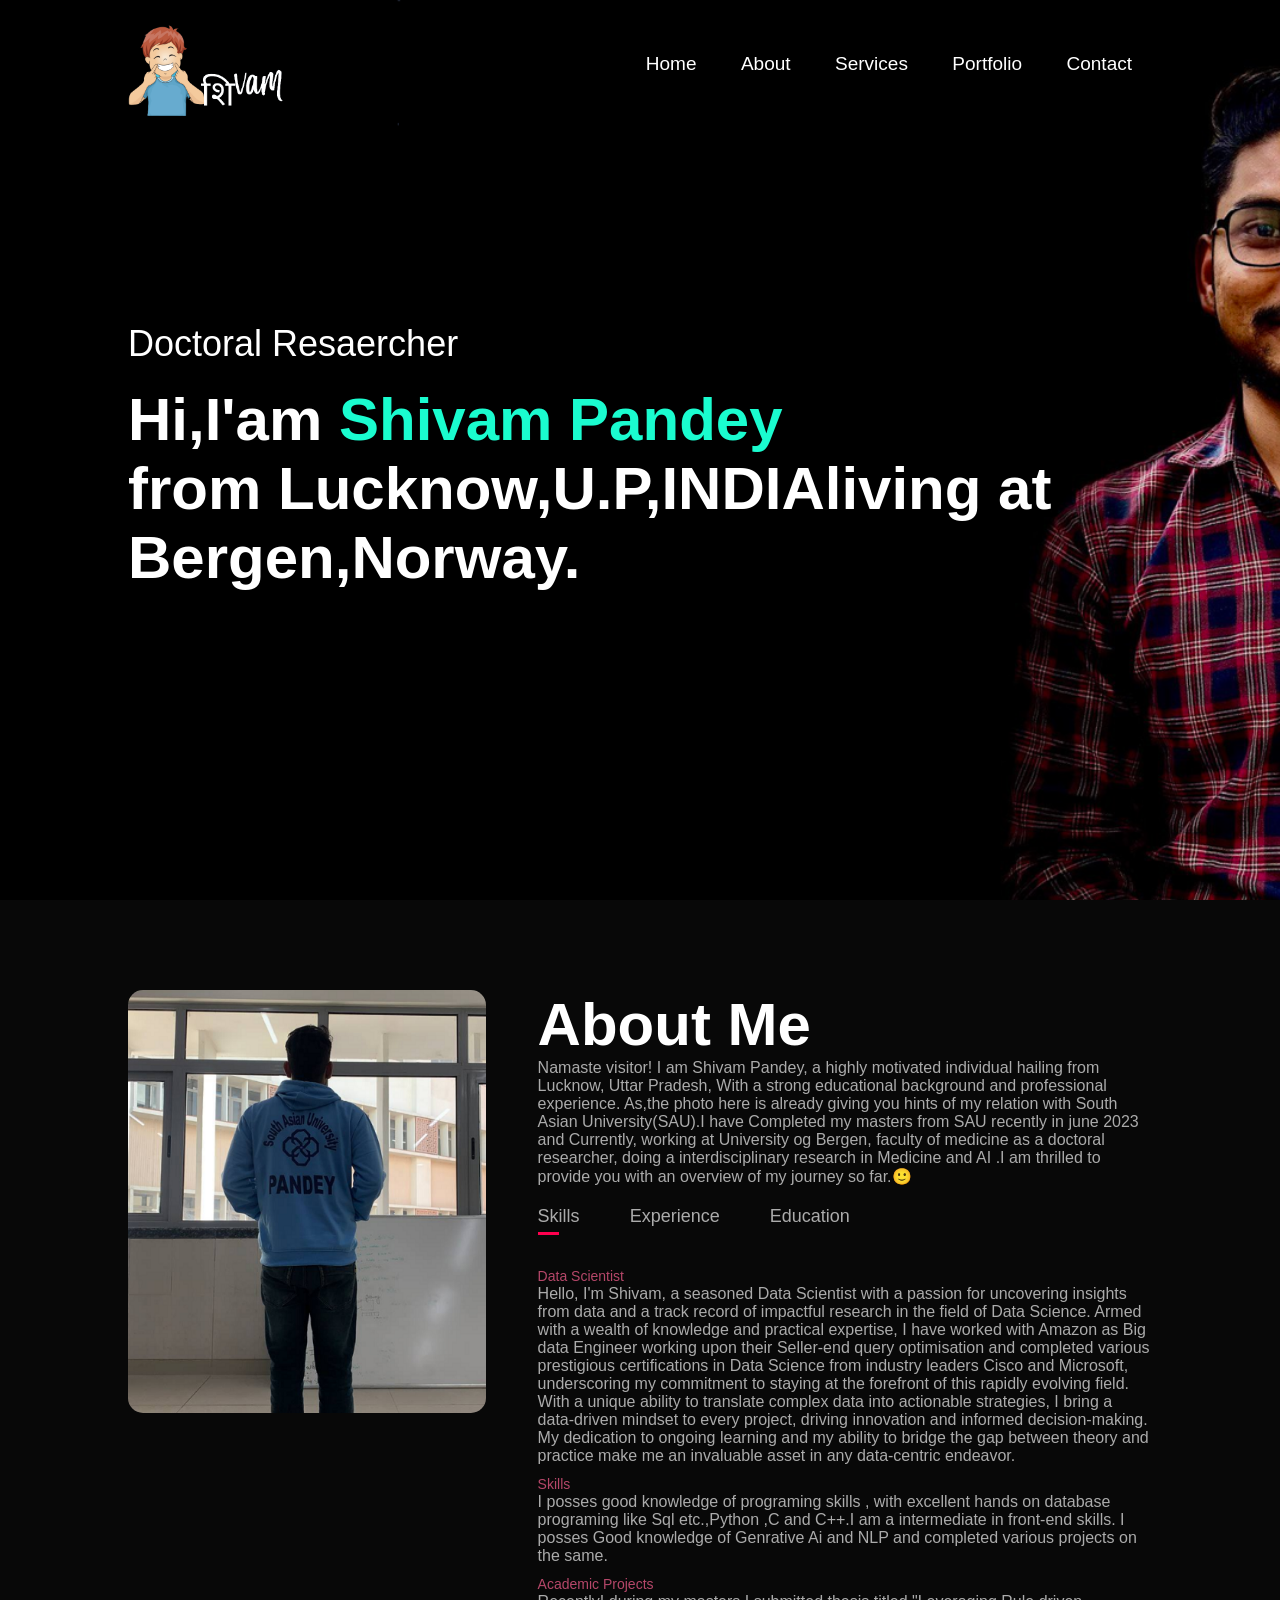
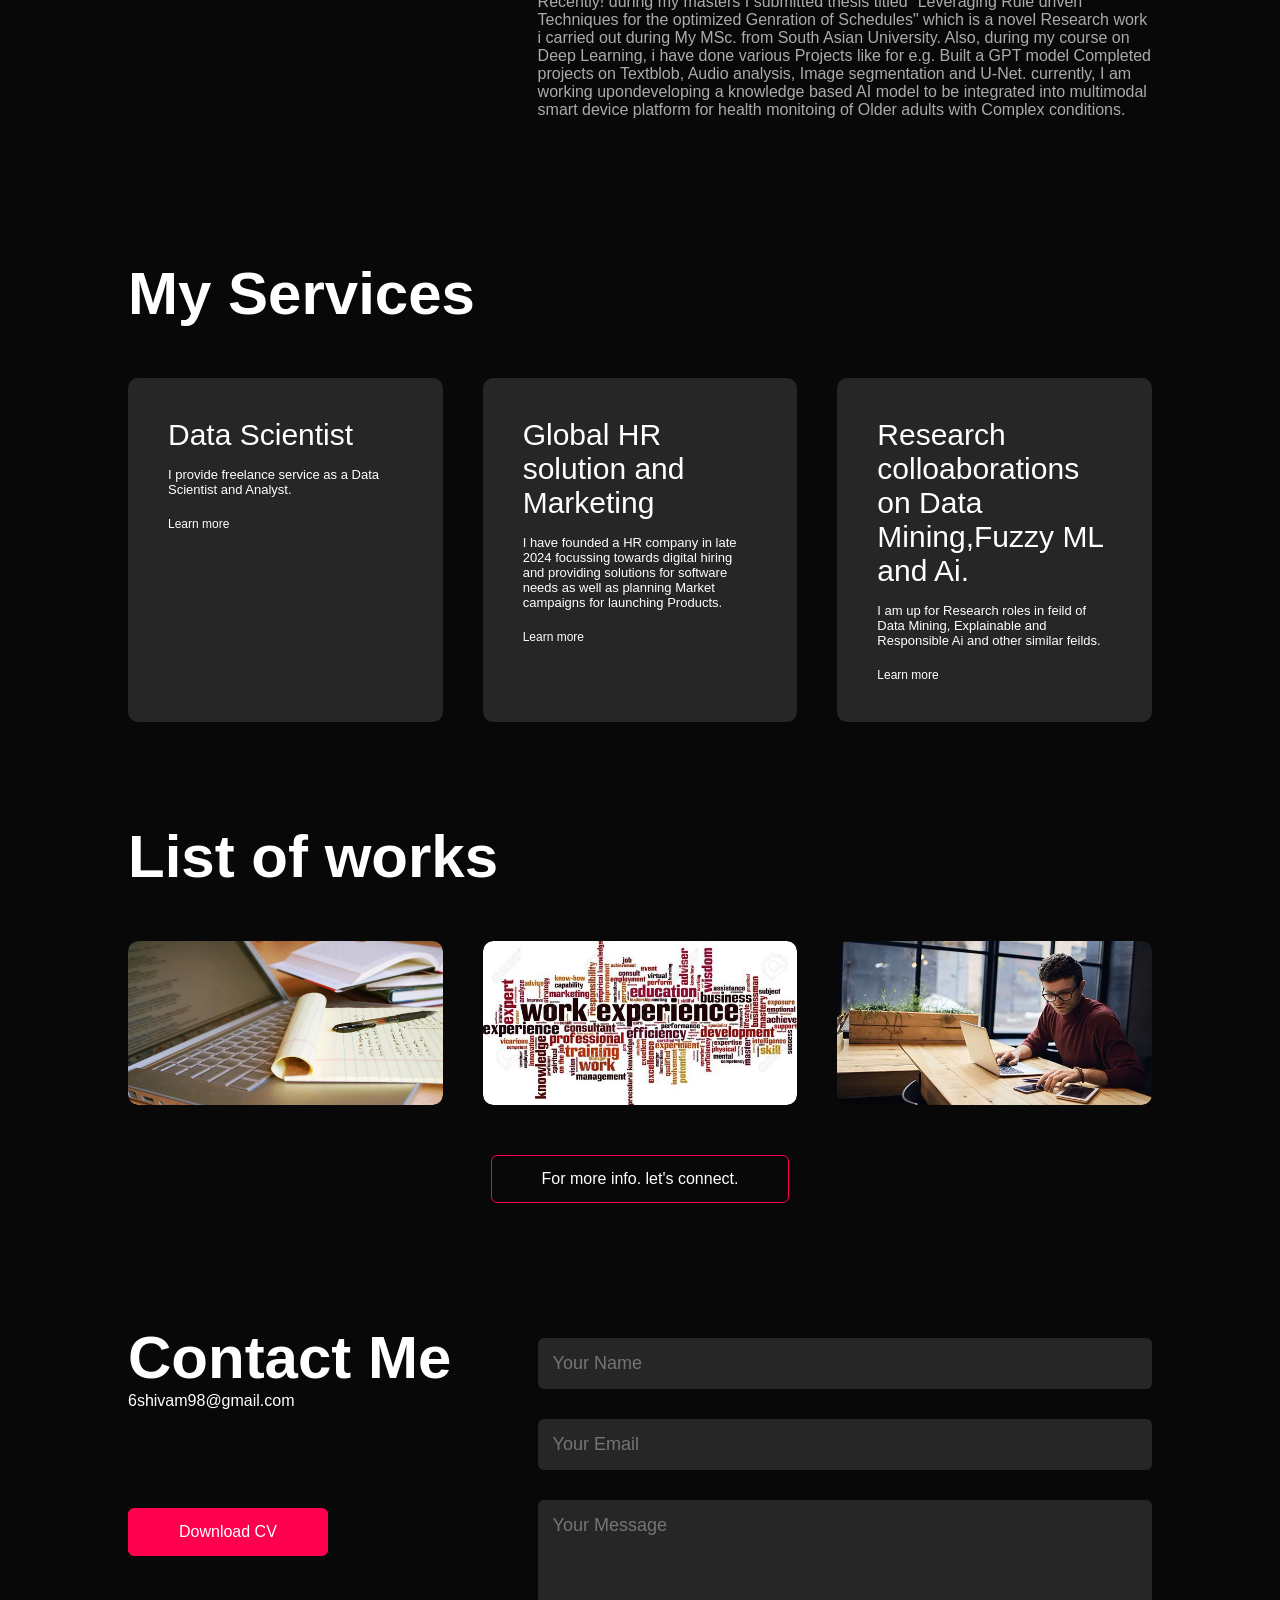
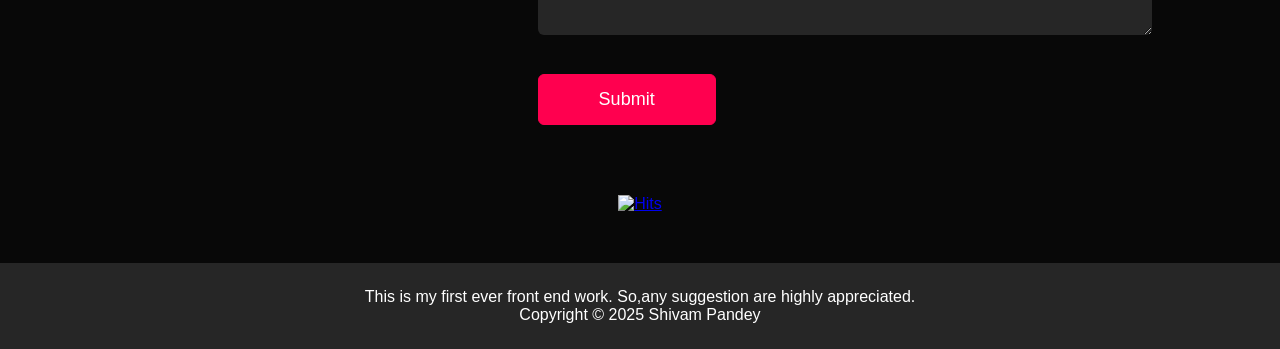
==== index.html @ 8378611e "Update index.html" ====
<!DOCTYPE html>
<html lang="en">

<head>
    <meta charset="UTF-8">
    <meta http-equiv="X-UA-Compatible" content="IE=edge">
    <meta name="viewport" content="width=device-width, initial-scale=1.0">
    <title>Shivam Pandey</title>
    <link rel="stylesheet" href="styles.css">
    <script src="https://kit.fontawesome.com/f78356d80e.js" crossorigin="anonymous"></script>
</head>

<body>
    <div id="header">
        <div class="container">
            <nav>
                <img src="media/logo2.png" class="logo">
                <ul id="sidemenu">
                    <li><a href="#header">Home</a></li>
                    <li><a href="#about">About</a></li>
                    <li><a href="#services">Services</a></li>
                    <li><a href="#portfolio">Portfolio</a></li>
                    <li><a href="#contact">Contact</a></li>
                    <i class="fa-solid fa-square-xmark" onclick="closemenu()"></i>
                </ul>
                <i class="fa-solid fa-bars" onclick="openmenu()"></i>
            </nav>
            <div class="header-text">
                <p>Doctoral Resaercher</p>
                <h1>Hi,I'am <span>Shivam Pandey</span><br>from Lucknow,U.P,INDIA</span>living at Bergen,Norway.<br></h1>
            </div>
        </div>
    </div>
</div>
<!-----------about---------->
<div id="about">
     <div class="container">
          <div class="row">
               <div class="about-col-1">
                   <img src="media/about.png">
               </div>
              <div class="about-col-2">
                   <h1 class="sub-title">About Me</h1>
                   <p>Namaste visitor!
                     I am Shivam Pandey, a highly motivated individual hailing from Lucknow, Uttar Pradesh,
                     With a strong educational background and professional experience. As,the photo here is already 
                     giving you hints of my relation with South Asian University(SAU).I have Completed my masters
                     from SAU recently in june 2023 and Currently, working at University og Bergen, faculty of medicine 
                     as a doctoral researcher, doing a interdisciplinary research in Medicine and AI .I am thrilled to 
                     provide you with an overview of my journey so far.🙂 </p>
                   
                   <div class="tab-titles">
                        <p class="tab-links active-link" onclick="opentab('skills')">Skills</p>
                        <p class="tab-links" onclick="opentab('experience')">Experience</p>
                        <p class="tab-links" onclick="opentab('education')">Education</p>
                   </div> 
                    <div class= "tab-contents active-tab" id="skills">
                      <ul>
                         <li><span>Data Scientist</span><br> Hello, I'm Shivam, a seasoned Data Scientist with a passion for uncovering insights 
                              from data and a track record of impactful research in the field of Data Science.
                              Armed with a wealth of knowledge and practical expertise, I have worked with Amazon as Big data Engineer
                              working upon their Seller-end query optimisation and completed various prestigious certifications 
                              in Data Science from industry leaders Cisco and Microsoft, underscoring my commitment to 
                              staying at the forefront of this rapidly evolving field. With a unique ability to translate
                              complex data into actionable strategies, I bring a data-driven mindset to every project, driving 
                              innovation and informed decision-making. My dedication to ongoing learning and my ability to bridge 
                              the gap between theory and practice make me an invaluable asset in any data-centric endeavor.</li>
                         <li><span>Skills</span><br>I posses good knowledge of programing skills , with excellent hands 
                              on database programing like Sql etc.,Python ,C and C++.I am a intermediate in front-end skills. 
                              I posses Good knowledge of Genrative Ai and NLP and completed various projects on the same.</li>
                         <li><span>Academic Projects</span><br>Recently! during my masters I submitted thesis titled "Leveraging Rule 
                              driven Techniques for the optimized Genration of Schedules" which is a novel Research work i carried out during My MSc.
                              from South Asian University. Also, during my course on Deep Learning, i have done various Projects like for e.g. Built a GPT model  
                              Completed projects on Textblob, Audio analysis, Image segmentation and U-Net. currently, I am working upondeveloping a knowledge based 
                              AI model to be integrated into multimodal smart device platform for health monitoing of Older adults with Complex conditions.</li>
                      </ul>
                    </div>  
                    <div class= "tab-contents" id="experience">
                      <ul>
                         <li><span>2025</span><br>Active in the feild of Research in AI, Predictive Ananlysis,Data Classification,
                              machine learning, Deep Learning and fuzzy Systems. Also ,I am Open to colloaborations in relatable feilds.</li>
                         <li><span>2024-25</span><br>Working at University of Bergen as a Doctoral Researcher.</li>
                         <li><span>2024-25</span><br>Worked with Vallabhi Group and Blue-hill technology as Cheif Technology officer.</li>
                         <li><span>2024</span><br>Worked with Amazon as Data Engineer.</li>
                         <li><span>2023</span><br>Worked with learninguru LLp Pvt. Ltd. as technical officer.</li>
                         <li><span>2022</span><br>Worked  with Cognizant Technology Solution On the Post of Service Engineer and Programmer Analyst.</li>
                         <li><span>2021</span><br> Started our own  Bicycle D2C startup. In which I was responsible for company's web deployment,
                              consumer service setup, social presence and marketing campaigns. </li>
                      </ul>
                    </div>  
                    <div class= "tab-contents" id="education">
                      <ul>
                         <li><span>2025</span><br> Started PhD at University of Bergen,Norway.</li>
                         <li><span>2023</span><br> Completed MSc. from South Asian University.</li>
                         <li><span>2021</span><br> Completed Advance Diploma in Computer Application.</li>
                         <li><span>2019</span><br> Completed BSc(honours) from Integral University.</li>
                         <li><span>2016</span><br> Completed Intermediate.</li>
                      </ul>
                    </div> 
               </div>
          </div>
     </div>
</div>
<!-----------------services----------------------->
<div id="services">
    <div class="container">
        <h1 class="sub-title">My Services</h1>
        <div class="services-list">
              <div>
                <i class="fa-solid fa-database"></i>
                 <h2>Data Scientist</h2>
                 <p>I provide freelance service as a
                    Data Scientist and Analyst.</p> 
                 <a href="#contact">Learn more</a>
              </div>
              <div>
                <i class="fa-solid fa-magnifying-glass-chart"></i>
                <h2>Global HR solution and Marketing</h2>
                <p>I have founded a HR company in late 2024 
                    focussing towards digital hiring 
                    and providing solutions for 
                   software needs as well as planning  
                   Market campaigns for launching Products.</p>
                <a href="#contact">Learn more</a>
             </div>
             <div>
                <i class="fa-solid fa-handshake"></i>
                <h2>Research colloaborations on Data Mining,Fuzzy ML and Ai. </h2>
                <p> I am up for Research roles in feild
                    of Data Mining, Explainable and  
                   Responsible Ai and other similar feilds.</p>
                <a href="#contact">Learn more</a>
             </div>
        </div>
    </div>
</div>
<!-------------------portfolio--------------------->
<div id="portfolio">
    <div class="container">
        <h1 class="sub-title">List of works</h1>
        <div class="work-list">
            <div class="work">
                <img src="media/image1.png">
                <div class="layer">
                    <h3>Social Service</h3>
                    <p>I own a NGO that I started During 
                       covid Era to help people in Obtaining
                       benifits of various govt. Schemes and 
                       provided free Online-OPD Services using 
                       the Portal. </p>
                    <a href="#contact"><i class="fa-solid fa-link"></i></a>
                </div>
            </div>
            <div class="work">
                <img src="media/image2.png">
                <div class="layer">
                    <h3>Research Publication</h3>
                    <p>I did various Research works some of which  
                       are in Communicated Phase right now, Once gets 
                       gets published it will be made available here.</p>
                    <a href="https://www.researchgate.net/profile/Shivam-Pandey-75/research"><i class="fa-brands fa-researchgate"></i></a>
                </div>
            </div>
            <div class="work">
                <img src="media/image3.png">
                <div class="layer">
                    <h3>Startup</h3>
                    <p> During Covid with the Increase in the Demand of 
                        cycle,Along with my 2 friends i founded a Bi-Cycle
                        Start-up named GT-XBlaze.It was indeed a successfully 
                        startup.Continuing my journey i have started 3 new companies 
                        in year 2024 two of which have already started opeartions.</p>
                    <a href="#Contact"><i class="fa-solid fa-link"></i></a>
                </div>
            </div>
        </div>
        <a href="#contact" class="btn">For more info. let's connect.</a>
    </div>
</div>
<!-------------------contact-------------->
<div id="contact">
    <div class="container">
        <div class="row">
            <div class.contact-left>
                <h1 class="sub-title">Contact Me</h1>
                <p><i class="fa-solid fa-paper-plane "></i> 6shivam98@gmail.com</p>
                <div class="social-icons">
                    <a href="https://www.linkedin.com/in/shivam-pandey77/"><i class="fa-brands fa-linkedin"></i></a>
                    <a href="https://www.instagram.com/polymathpandey06_/"><i class="fa-brands fa-square-instagram"></i></a>
                    <a href="https://github.com/Codster7SH"><i class="fa-brands fa-github"></i></a>
                </div>
                <a href="media/Shivam_Pandey.pdf" download="" class="btn btn2">Download CV</a>
            </div>
            <div class="contact-right">
                <form name="submit-to-google-sheet">
                    <input type="text"  Name="Name" placeholder="Your Name " required>
                    <input type="text"  name="E-mail" placeholder="Your Email" required>
                    <textarea name="Message" rows="5" placeholder="Your Message"></textarea>
                    <button type="Submit" class="btn btn2">Submit</button>
                </form>
                <span id="msg"></span>
            </div>
        </div>
    </div> 
    <div class="hitcounter">
        <a href="https://hits.sh/codster7sh.github.io/"><img alt="Hits" 
        src="https://hits.sh/codster7sh.github.io.svg?view=today-total&label=
        Visitor%20Counter&extraCount=20&color=f4f43b&labelColor=d30a0a&logo=%E0%A4%B6%E0%A4%BFVAM"/></a>
    </div>
    <div class="copyright">
         <p>This is my first ever front end work.
         So,any suggestion are highly appreciated.</p>
         <p>Copyright © 2025 Shivam Pandey</p>
    </div>
</div>

<script>

    var tablinks = document.getElementsByClassName("tab-links");
    var tabcontents = document.getElementsByClassName("tab-contents"); 

    function opentab(tabname){
        for(tablink of tablinks){
            tablink.classList.remove("active-link");
        }
        for(tabcontent of tabcontents){
            tabcontent.classList.remove("active-tab");
        }
        event.currentTarget.classList.add("active-link");
        document.getElementById(tabname).classList.add("active-tab");
    }

</script>

<script>
    
    var sidemenu = document.getElementById("sidemenu")
  
    function openmenu(){
        sidemenu.style.right="0";
    }
    function closemenu(){
        sidemenu.style.right="-200px";
    }

</script>
<script>
    const scriptURL = 'https://script.google.com/macros/s/AKfycbxbzgxpic4cQ6HrrpQ1Mk_5A1BQacj6eyekDhxAY-I77FgQ-5jVW0iDIlqfiCrXugjHZA/exec'
    const form = document.forms['submit-to-google-sheet']
    const msg = document.getElementById("msg")
  
    form.addEventListener('submit', e => {
      e.preventDefault()
      fetch(scriptURL, { method: 'POST', body: new FormData(form)})
        .then(response =>{
            msg.innerHTML = "Hey! The Message sent successfully."
            setTimeout(function(){
                msg.innerHTML=""
            },5000)
            form.reset()
        })
        .catch(error => console.error('Error!', error.message))
    })
  </script>
<script src="//code.tidio.co/hgzqc3oud2mw4vx8xbrbeys4rakyblp4.js" async>
</script>
</body>
</html>
---- styles.css ----
*{
    margin: 0;
    padding: 0;
    font-family: 'Poppins', sans-serif;
    box-sizing: border-box;
}
html{
    scroll-behavior: smooth;
}
    body{
    background: #080808;
    color: #fff;
}
 #header {
    width: 100%;
    height: 100vh;
    background-image: url(media/frontphoto.png);
    background-size: cover;
    background-position: center;
}
 .container{
      padding: 10px 10%;
}

nav{
    display: flex;
    align-items: center;
    justify-content:  space-between;
    flex-wrap: wrap;
}
 
.logo{
    width: 160px;
}

nav ul li{
    display: inline-block;
    list-style: none;
    margin: 10px 20px;
}

nav ul li a{
    color:#fff;
    text-decoration: none;
    font-size: 19px;
    position: relative;
}
nav ul li a::after{
    content: '';
    width: 0;
    height: 3px;
    background: #ff004f;
    position: absolute;
    left: 0;
    bottom: -6px;
    transition: 0.5s;
}
nav ul li a:hover::after{
    width: 100%;
}
.header-text{
    margin-top: 20%;
    font-size: 36px;
}
.header-text h1{
    font-size: 60px;
    margin-top: 20px;
}
.header-text h1 span{
    color: #1afccf;
}
/*-----------about---------*/
#about{
    padding: 80px 0;
    color: #ababab;
}
.row{
    display: flex;
    justify-content: space-between;
    flex-wrap: wrap;
}

.about-col-1{
    flex-basis: 35%;
}
.about-col-1 img{
    width: 100%;
    border-radius: 15px;
}
.about-col-2{
    flex-basis: 60%;
}

.sub-title{
    font-size: 60px;
    font-weight: 600;
    color: #fff;
}

.tab-titles{
     display: flex;
     margin: 20px 0 40px;
}
.tab-links{
    margin-right: 50px;
    font-size: 18px;
    font-weight: 500;
    cursor: pointer;
    position: relative;
}
.tab-links::after{
    content: '';
    width: 0;
    height: 3px;
    background: #ff004f;
    position: absolute;
    left: 0;
    bottom: -8px;
    transition: 0.5s;
}

.tab-links.active-link::after{
    width: 50%;
}

.tab-contents ul li{
    list-style: none;
    margin: 10px 0;
}

.tab-contents ul li span{
    color: #b54769;
    font-size: 14px;
}

.tab-contents{
    display: none;
}
.tab-contents.active-tab{
    display: block;
}

/*---------------services---------------*/
#services{
    padding:30px 0;
}
.services-list{
    display: grid;
    grid-template-columns: repeat(auto-fit, minmax(250px,1fr));
    grid-gap: 40px;
    margin-top: 50px;
}
.services-list div{
    background: #262626;
    padding: 40px;
    font-size: 13px;
    font-weight: 300;
    border-radius: 10px;
    transition: background 0.5s, transform 0.5s;
}
.services-list div i{
    font-size: 50px;
    margin-bottom: 30px;
}
.services-list div h2{
    font-size: 30px;
    font-weight: 500;
    margin-bottom: 15px;
}
.services-list div a{
    text-decoration: none;
    color: #fff;
    font-size: 12px;
    margin-top: 20px;
    display: inline-block;
}
.services-list div:hover{
    background: #ff004f;
    transform: translateY(-10px);
}
/*--------------portfolio-----------*/
#portfolio{
    padding: 50px 0;   
}
.work-list{
    display: grid;
    grid-template-columns: repeat(auto-fit, minmax(250px,1fr));
    grid-gap: 40px;
    margin-top: 50px;
}
.work{
    border-radius: 10px;
    position: relative;
    overflow: hidden;
}
.work img{
    width: 100%;
    border-radius:10px;
    /*position: relative;*/
    display: block;
    transition: transform 0.5s;
}
.layer{
    width: 100%;
    height: 0;
    background: linear-gradient(rgba(0,0,0,0.6),#ff004f);
    border-radius: 10px;
    position: absolute;
    left: 0;
    bottom:0;
    overflow:hidden;
    display: flex;
    align-items: center;
    justify-content: center;
    flex-direction: column ;
    padding: 0 40px;
    text-align: center;
    font-size: 14px;
   transition: height 0.5s;
}
.layer h3{
    font-weight: 500;
    margin-bottom: 20px;
}
.layer a{
    margin-top: 20px;
    color: #ff004f;
    text-decoration: none;
    font-size: 18px;
    line-height: 60px;
    background: #ece00c;
    width: 60px;
    height: 60px;
    border-radius: 50%;
    text-align: center;
}
.work:hover img{
    transform: scale(1.1);
}
.work:hover .layer{
    height:100%;
}
.btn{
    display: block;
    margin: 50px auto;
    width: fit-content;
    border: 1px solid #ff004f;
    padding: 14px 50px;
    border-radius: 6px;
    text-decoration: none;
    color: #fff;
    transition: background 0.5s;
}
.btn:hover{
    background: #ff004f;
}
/*----------------------contact--------------*/
.contact-left{
    flex-basis: 35%;
}
.contact-right{
    flex-basis: 60%;
}
.contact-left p{
    margin-top: 30px;
}
.contact-left p i{
    color: #ff004f;
    margin-right: 25px;
    font-size: 25px;
}
.social-icons{
    margin-top: 30px;
}
.social-icons a{
    text-decoration: none;
    font-size: 30px;
    margin-right: 15px;
    color: #ababab;
    display: inline-block;
    transition: transform 0.5s;
}
.social-icons a:hover{
    color: #ff004f;
    transform: translateY(-5px);
}
.btn.btn2{
    display: inline-block;
    background: #ff004f;
}
.contact-right form{
    width: 100%;
}
form input, form textarea{
    width: 100%;
    border: 0;
    outline: none;
    background: #262626;
    padding: 15px;
    margin: 15px 0;
    color: #fff;
    font-size: 18px;
    border-radius: 6px;
}
form .btn2{
    padding: 14px 60px;
    font-size:18px;
    margin-top:20px;
    cursor: pointer;
}
.hitcounter{
    display: center;
    text-align: center;
    margin: 50px auto;
    width: fit-content;
    text-decoration: none;
    color: #fff;
    transition: background 0.5s;
}
.copyright{
    width: 100%;
    text-align: center;
    padding: 25px 0;
    background: #262626;
    font-weight: 300;
    margin-top: 20px;
}
/*------------------css for small screen----------------*/
nav .fa-solid{
    display: none;
}
@media only screen and (max-width:600px){
    #header{
        background-image: url(media/formobileview1.png) ;
    }
    .header-text{
        margin-top: 120%;
        font-size: 20px;
        color: #e4ea4f;
    }
    .header-text h1{
        font-size: 30px;
        color: #fff;
    }
    nav .fa-solid{
        display: block;
        font-size: 25px;
    }
    nav ul{
        background: #ff004f;
        position: fixed;
        top: 0;
        right: -200px;
        width: 200px;
        height: 100vh;
        padding-top: 50px;
        z-index: 2;
        transition: 0.5s; 
    }
    nav ul li{
        display: block;
        margin: 25px;

    }
    nav ul .fa-solid{
        position: absolute;
        top: 25px;
        left: 25px;
        cursor: pointer;
    }
    .sub-title{
        font-size: 40px;
    }
    .about-col-1, .about-col-2{
        flex-basis: 100%;
    }
    .about-col-1{
        margin-bottom: 30px;
    }
    .about-col-2{
        font-size: 14px;
    }
    .layer{
        font-size: 12px;
    }
    .tab-links{
        font-size: 16px;
        margin-right: 20px;
    }
    .contact-left, .contact-right{
        flex-basis: 100%;
    }
    .hitcounter{
        display: center;
        font-size: 14px;
        margin: 40px auto;
        width: fit-content;
        text-decoration: none;
        color: #fff;
        transition: background 0.5s;
    }   
    .copyright{
        font-size: 14px;
    }
}
#msg{
    color: #61b752;
    margin-top: -40px;
    display: block;
}
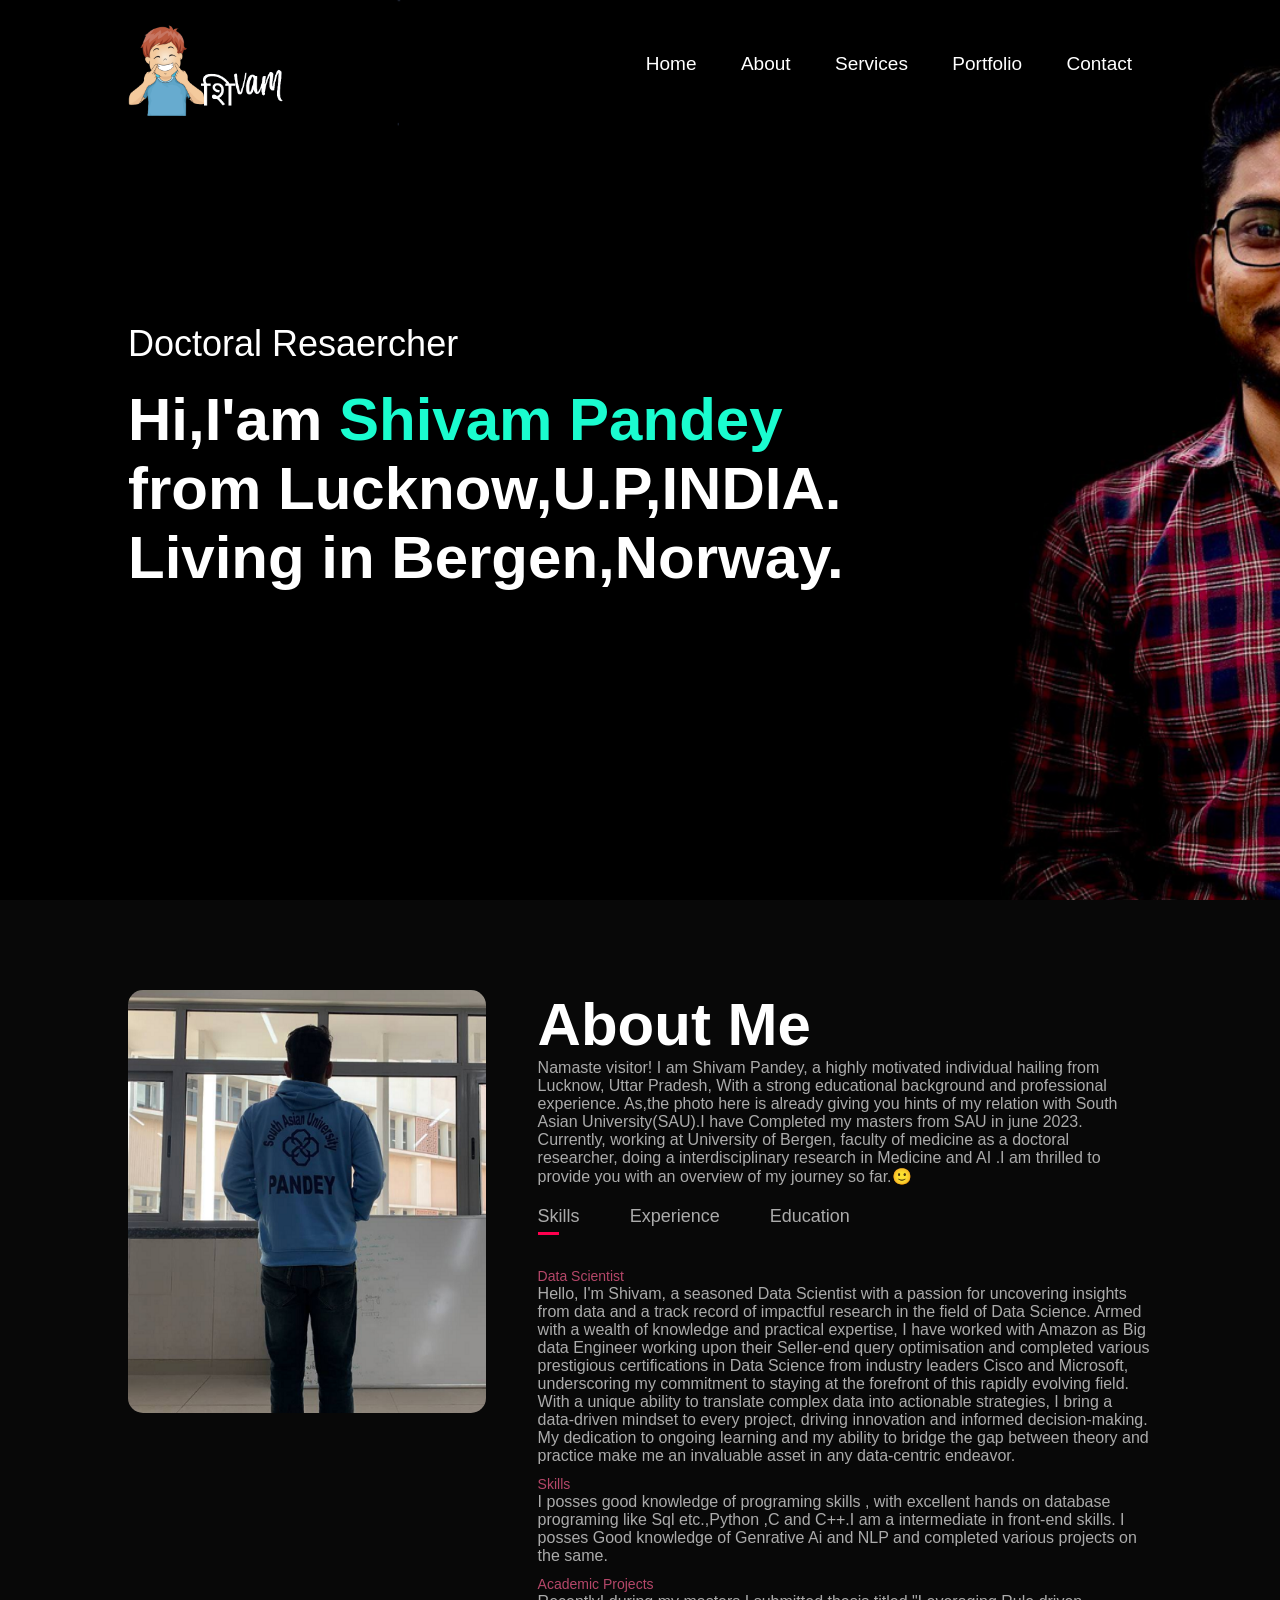
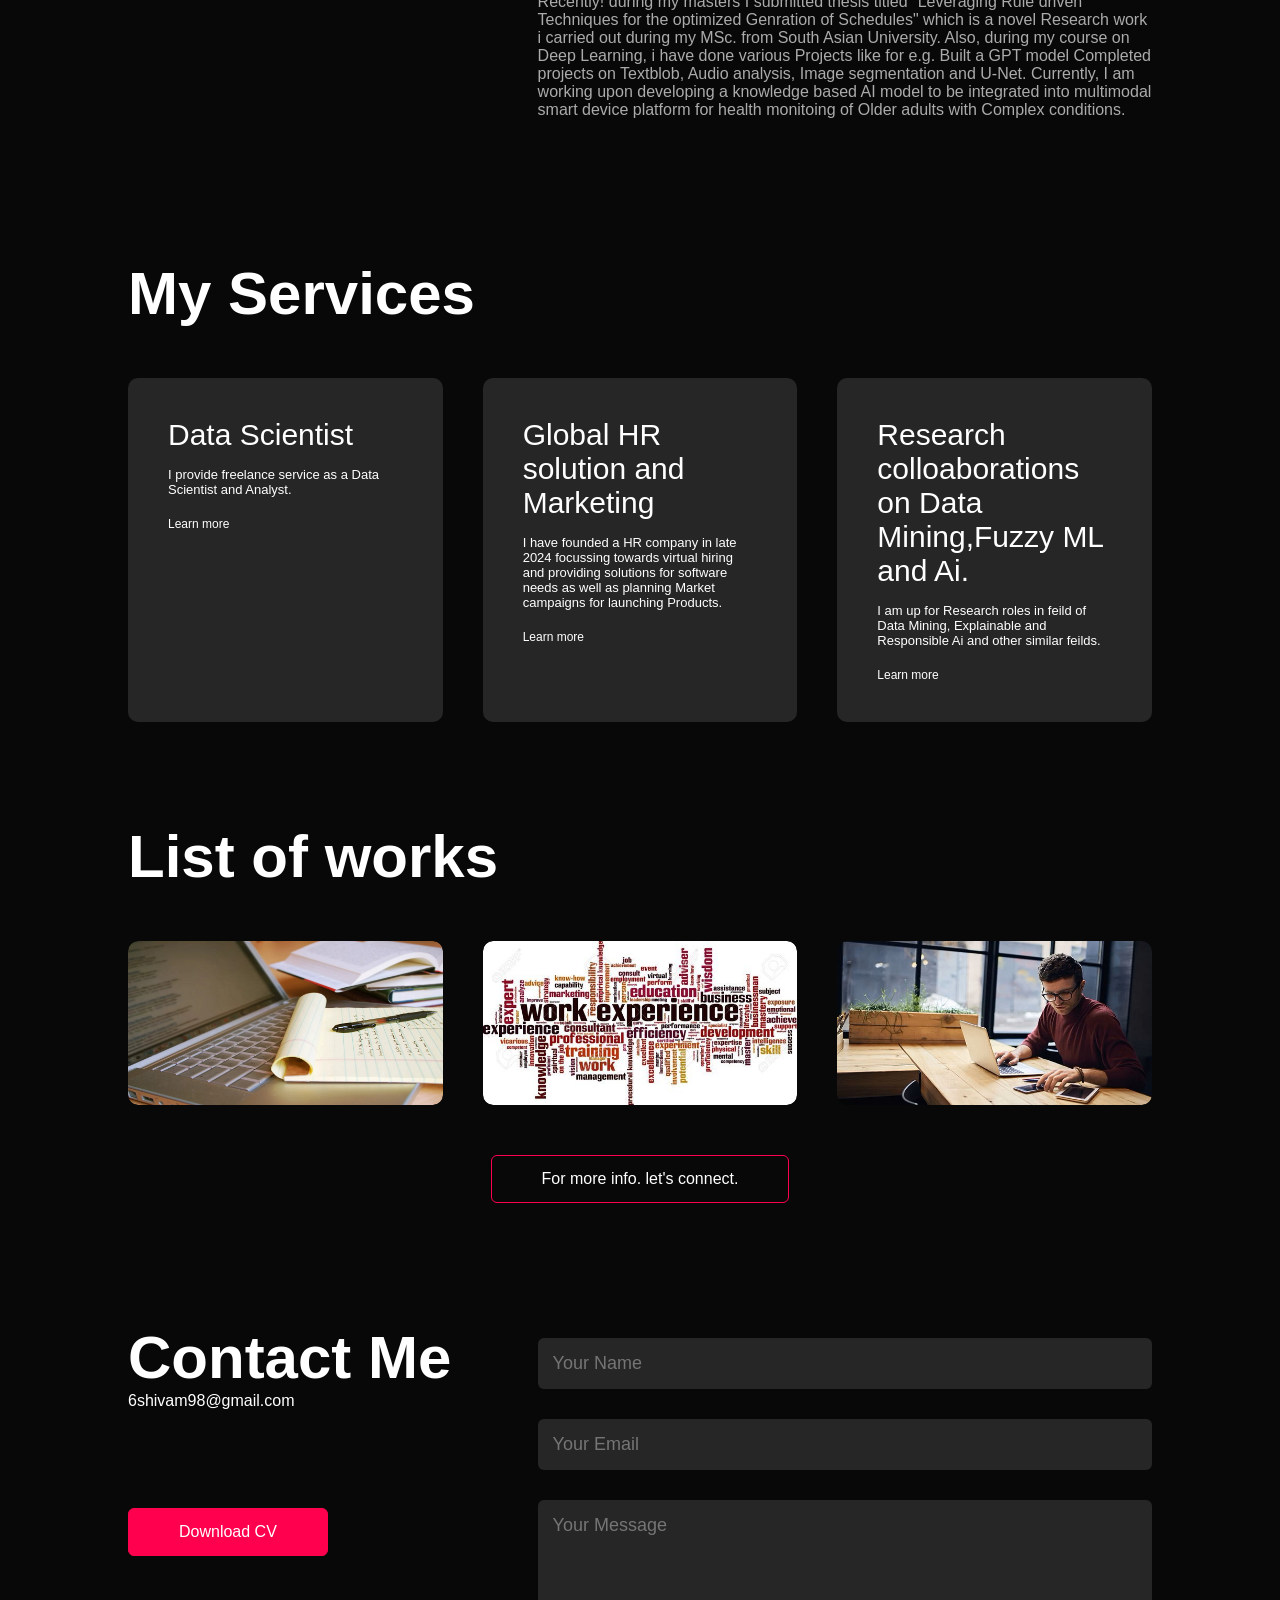
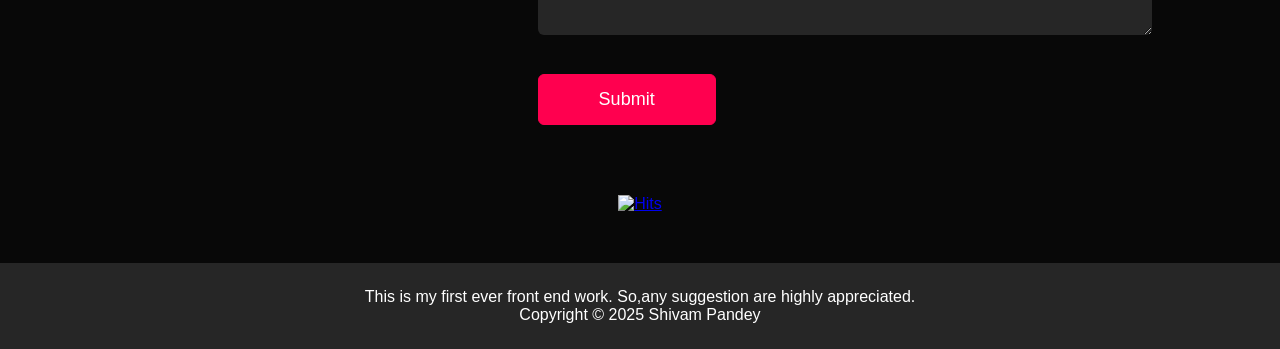
==== commit 5b674163: "Update index.html" ====
--- a/index.html
+++ b/index.html
@@ -27,7 +27,7 @@
             </nav>
             <div class="header-text">
                 <p>Doctoral Resaercher</p>
-                <h1>Hi,I'am <span>Shivam Pandey</span><br>from Lucknow,U.P,INDIA</span>living at Bergen,Norway.<br></h1>
+                <h1>Hi,I'am <span>Shivam Pandey</span><br>from Lucknow,U.P,INDIA.</span><br>Living in Bergen,Norway.</h1>
             </div>
         </div>
     </div>
@@ -45,7 +45,7 @@
                      I am Shivam Pandey, a highly motivated individual hailing from Lucknow, Uttar Pradesh,
                      With a strong educational background and professional experience. As,the photo here is already 
                      giving you hints of my relation with South Asian University(SAU).I have Completed my masters
-                     from SAU recently in june 2023 and Currently, working at University og Bergen, faculty of medicine 
+                     from SAU in june 2023. Currently, working at University of Bergen, faculty of medicine 
                      as a doctoral researcher, doing a interdisciplinary research in Medicine and AI .I am thrilled to 
                      provide you with an overview of my journey so far.🙂 </p>
                    
@@ -69,9 +69,9 @@
                               on database programing like Sql etc.,Python ,C and C++.I am a intermediate in front-end skills. 
                               I posses Good knowledge of Genrative Ai and NLP and completed various projects on the same.</li>
                          <li><span>Academic Projects</span><br>Recently! during my masters I submitted thesis titled "Leveraging Rule 
-                              driven Techniques for the optimized Genration of Schedules" which is a novel Research work i carried out during My MSc.
+                              driven Techniques for the optimized Genration of Schedules" which is a novel Research work i carried out during my MSc.
                               from South Asian University. Also, during my course on Deep Learning, i have done various Projects like for e.g. Built a GPT model  
-                              Completed projects on Textblob, Audio analysis, Image segmentation and U-Net. currently, I am working upondeveloping a knowledge based 
+                              Completed projects on Textblob, Audio analysis, Image segmentation and  U-Net. Currently, I am working upon developing a knowledge based 
                               AI model to be integrated into multimodal smart device platform for health monitoing of Older adults with Complex conditions.</li>
                       </ul>
                     </div>  
@@ -81,7 +81,7 @@
                               machine learning, Deep Learning and fuzzy Systems. Also ,I am Open to colloaborations in relatable feilds.</li>
                          <li><span>2024-25</span><br>Working at University of Bergen as a Doctoral Researcher.</li>
                          <li><span>2024-25</span><br>Worked with Vallabhi Group and Blue-hill technology as Cheif Technology officer.</li>
-                         <li><span>2024</span><br>Worked with Amazon as Data Engineer.</li>
+                         <li><span>02/2024-07/24</span><br>Worked with Amazon as Data Engineer.</li>
                          <li><span>2023</span><br>Worked with learninguru LLp Pvt. Ltd. as technical officer.</li>
                          <li><span>2022</span><br>Worked  with Cognizant Technology Solution On the Post of Service Engineer and Programmer Analyst.</li>
                          <li><span>2021</span><br> Started our own  Bicycle D2C startup. In which I was responsible for company's web deployment,
@@ -117,7 +117,7 @@
                 <i class="fa-solid fa-magnifying-glass-chart"></i>
                 <h2>Global HR solution and Marketing</h2>
                 <p>I have founded a HR company in late 2024 
-                    focussing towards digital hiring 
+                    focussing towards virtual hiring 
                     and providing solutions for 
                    software needs as well as planning  
                    Market campaigns for launching Products.</p>
@@ -166,10 +166,10 @@
                 <div class="layer">
                     <h3>Startup</h3>
                     <p> During Covid with the Increase in the Demand of 
-                        cycle,Along with my 2 friends i founded a Bi-Cycle
+                        cycle,I co-founded a Bi-Cycle
                         Start-up named GT-XBlaze.It was indeed a successfully 
                         startup.Continuing my journey i have started 3 new companies 
-                        in year 2024 two of which have already started opeartions.</p>
+                        in year 2024.</p>
                     <a href="#Contact"><i class="fa-solid fa-link"></i></a>
                 </div>
             </div>
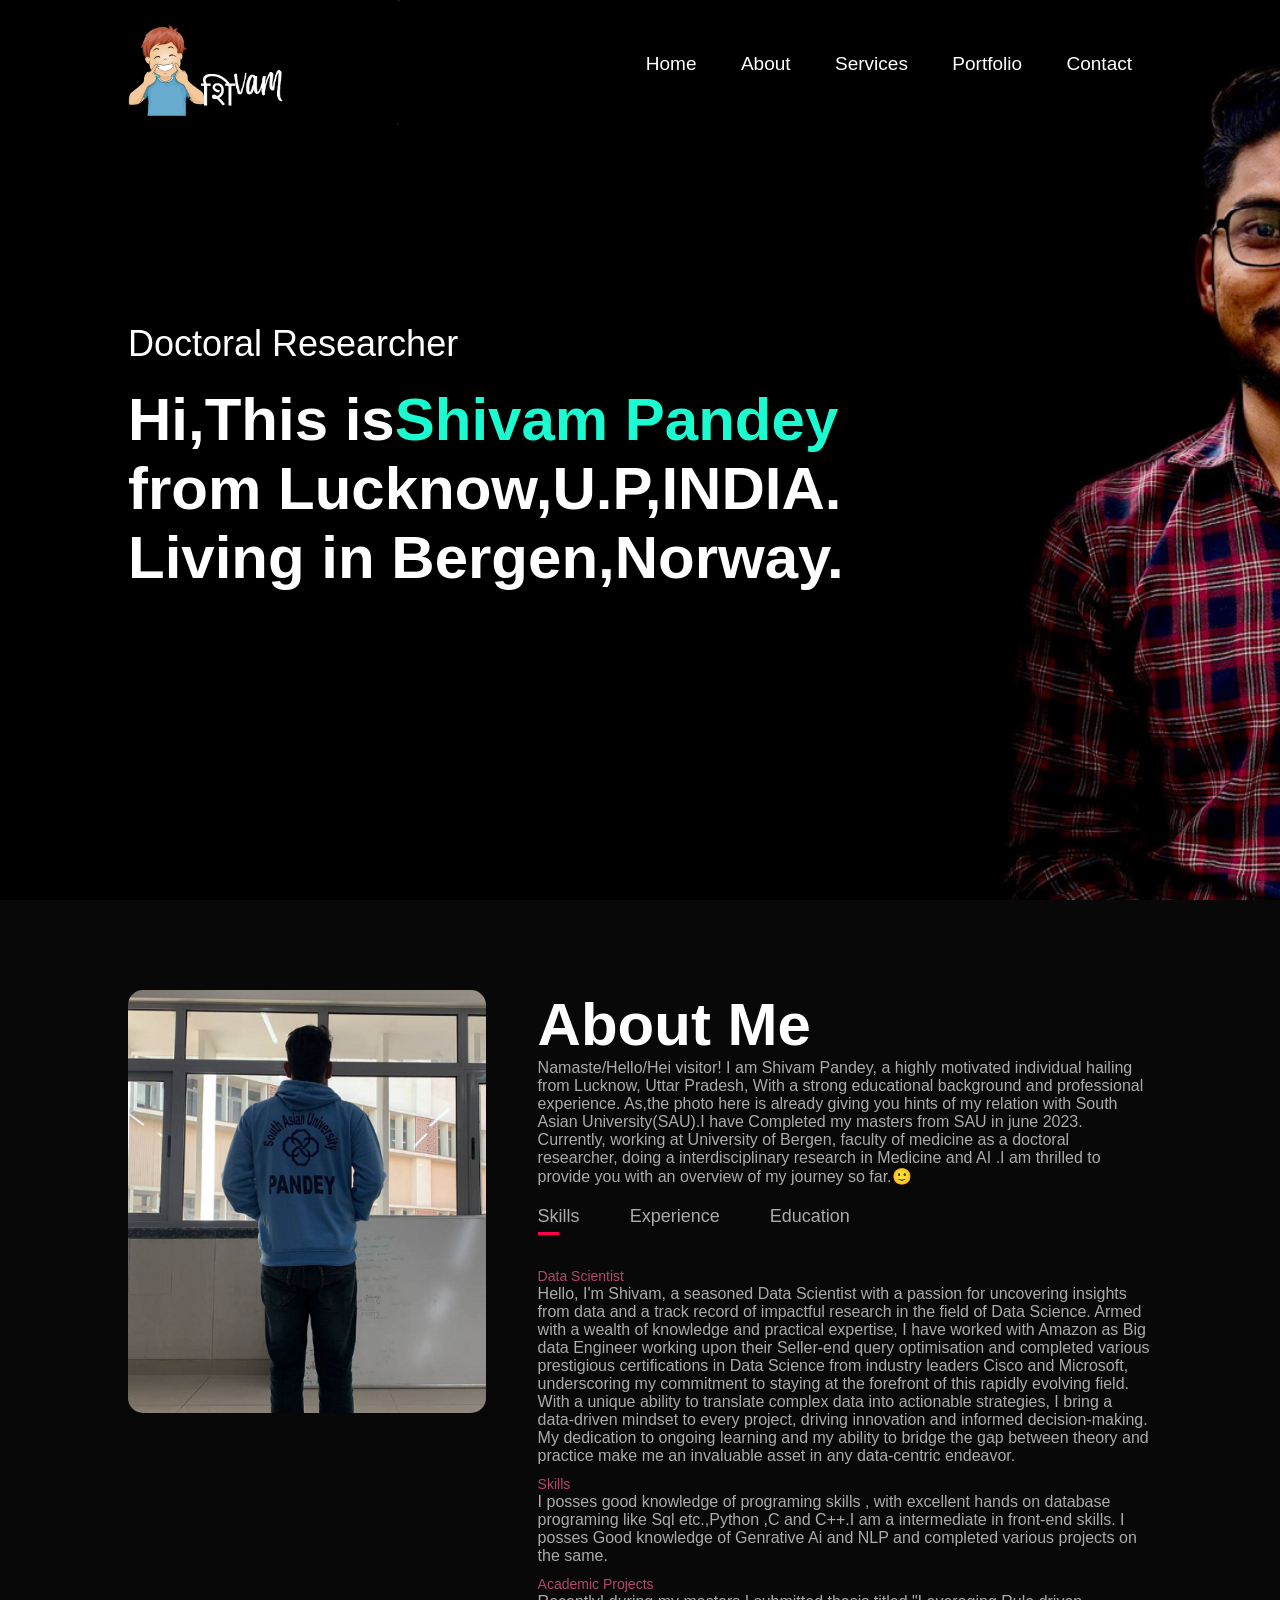
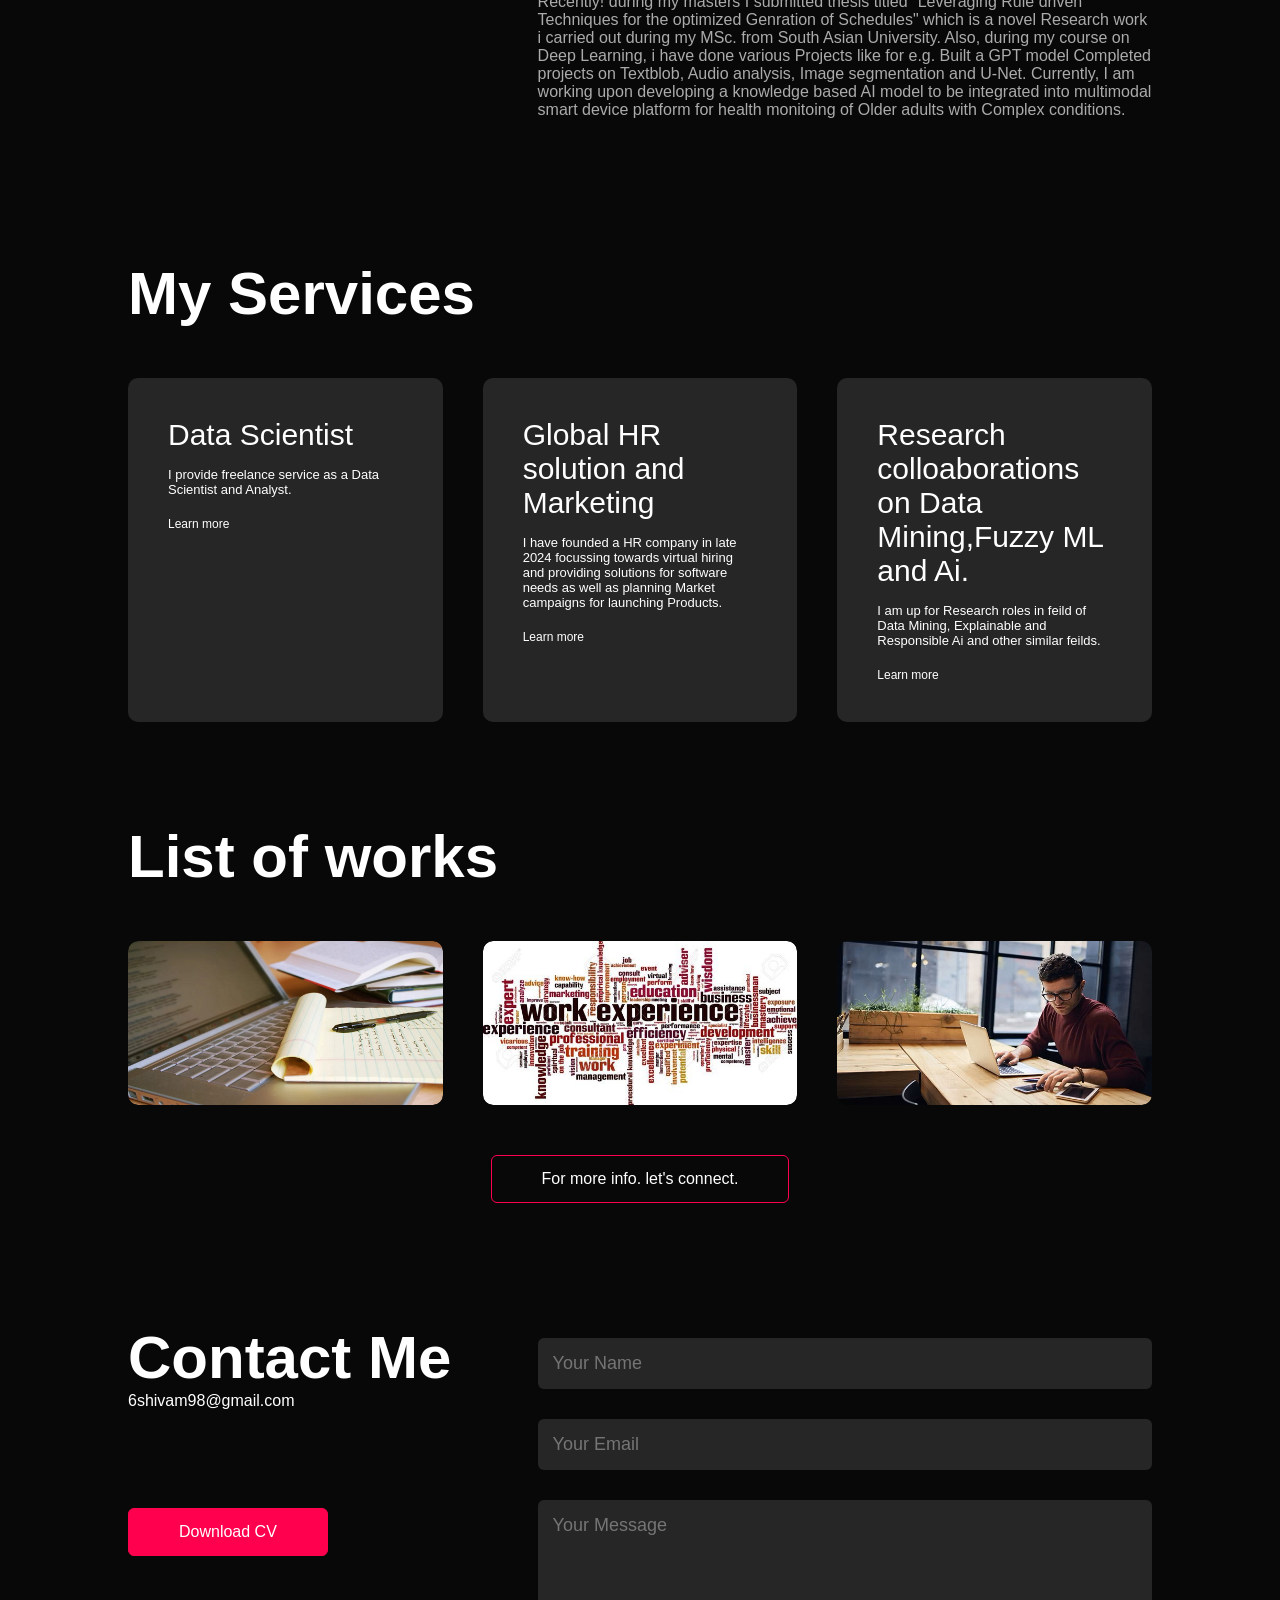
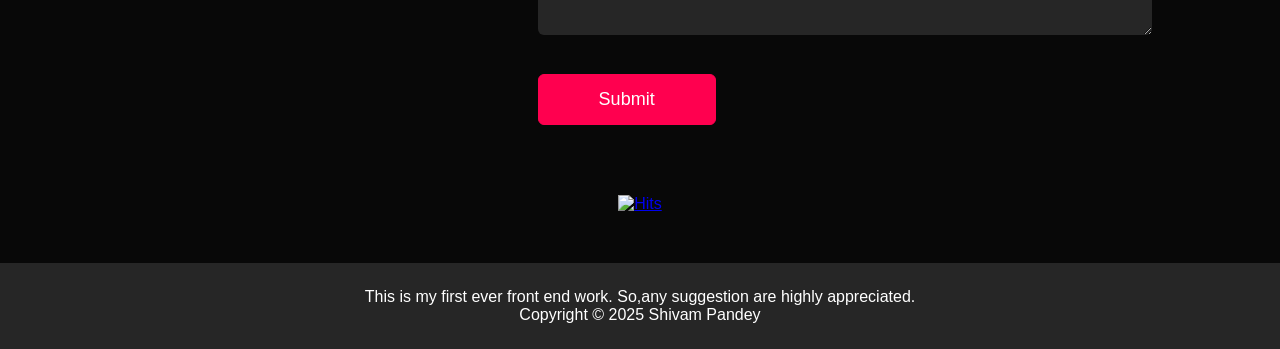
==== commit 037c9350: "Update index.html" ====
--- a/index.html
+++ b/index.html
@@ -26,8 +26,8 @@
                 <i class="fa-solid fa-bars" onclick="openmenu()"></i>
             </nav>
             <div class="header-text">
-                <p>Doctoral Resaercher</p>
-                <h1>Hi,I'am <span>Shivam Pandey</span><br>from Lucknow,U.P,INDIA.</span><br>Living in Bergen,Norway.</h1>
+                <p>Doctoral Researcher</p>
+                <h1>Hi,This is<span>Shivam Pandey</span><br>from Lucknow,U.P,INDIA.</span><br>Living in Bergen,Norway.</h1>
             </div>
         </div>
     </div>
@@ -41,7 +41,7 @@
                </div>
               <div class="about-col-2">
                    <h1 class="sub-title">About Me</h1>
-                   <p>Namaste visitor!
+                   <p>Namaste/Hello/Hei visitor!
                      I am Shivam Pandey, a highly motivated individual hailing from Lucknow, Uttar Pradesh,
                      With a strong educational background and professional experience. As,the photo here is already 
                      giving you hints of my relation with South Asian University(SAU).I have Completed my masters
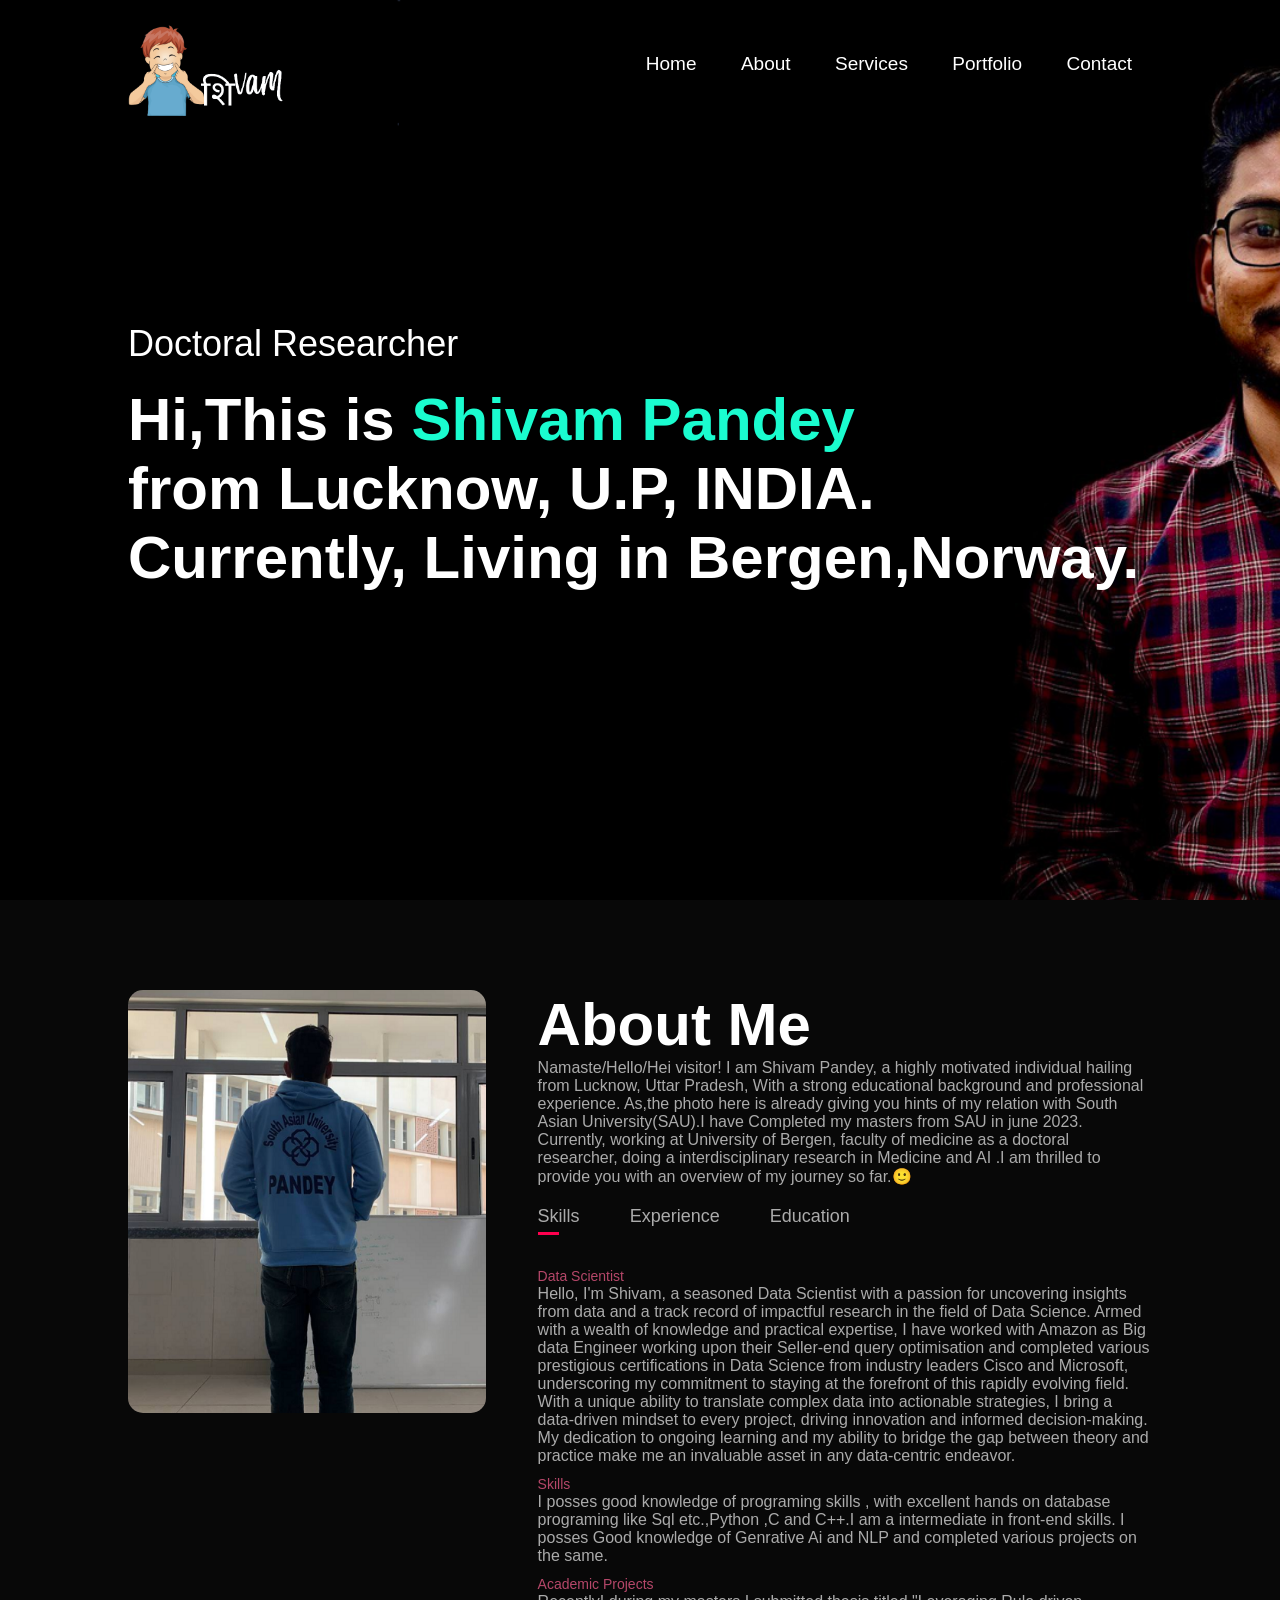
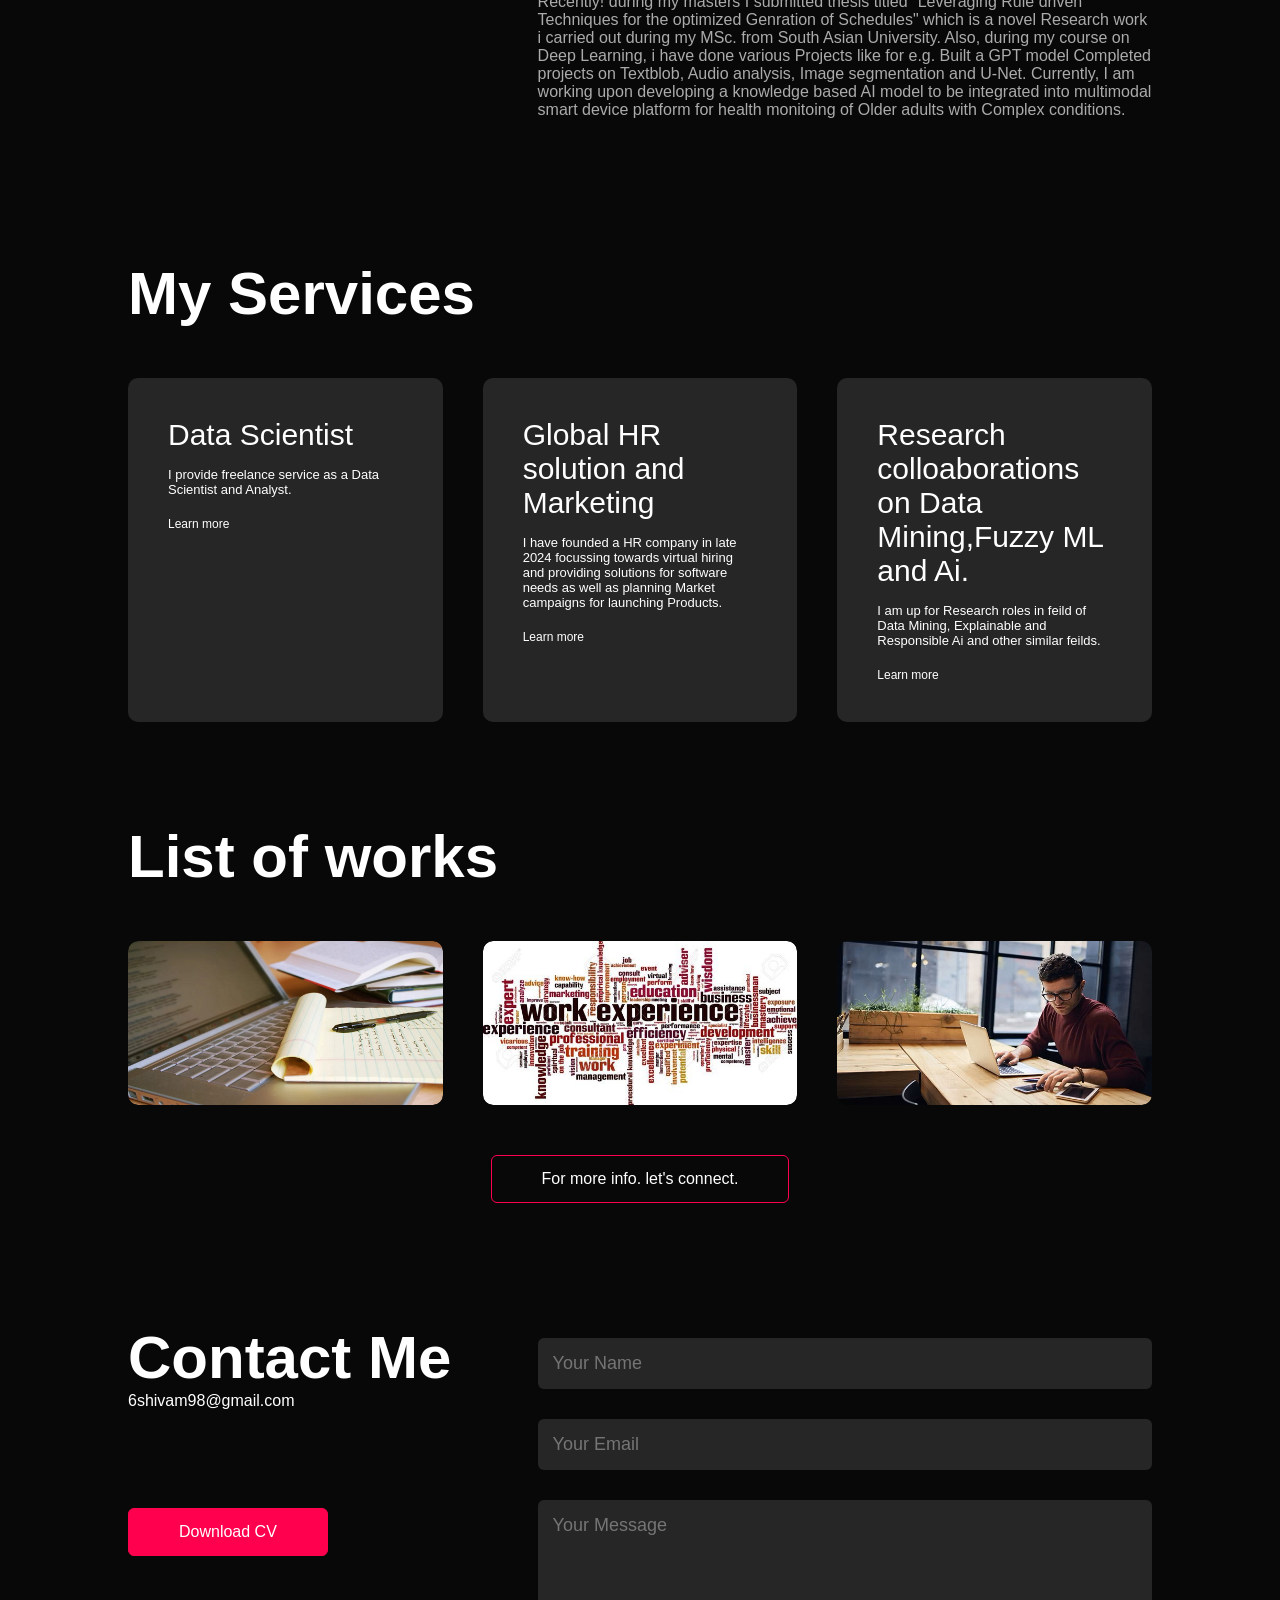
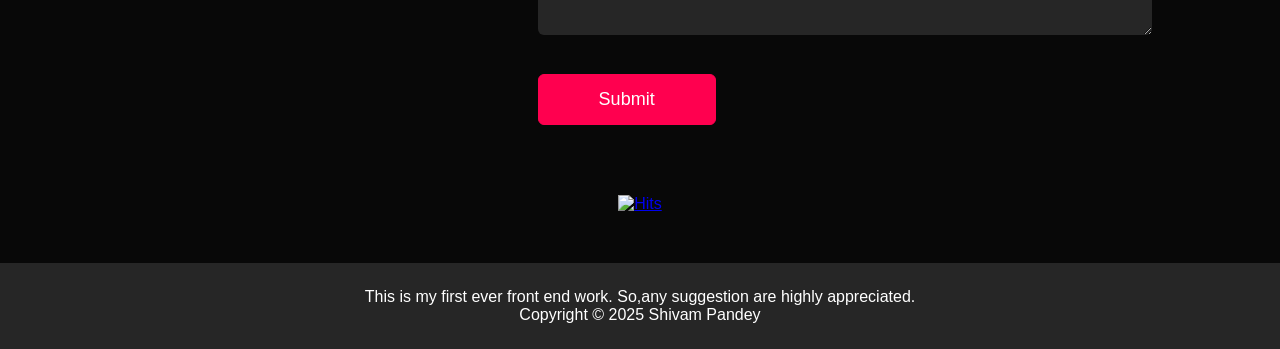
==== commit 0eeb5580: "Update index.html" ====
--- a/index.html
+++ b/index.html
@@ -5,7 +5,7 @@
     <meta charset="UTF-8">
     <meta http-equiv="X-UA-Compatible" content="IE=edge">
     <meta name="viewport" content="width=device-width, initial-scale=1.0">
-    <title>Shivam Pandey</title>
+    <title>Shivam Pandey | शिवम पांडे</title>
     <link rel="stylesheet" href="styles.css">
     <script src="https://kit.fontawesome.com/f78356d80e.js" crossorigin="anonymous"></script>
 </head>
@@ -27,7 +27,7 @@
             </nav>
             <div class="header-text">
                 <p>Doctoral Researcher</p>
-                <h1>Hi,This is<span>Shivam Pandey</span><br>from Lucknow,U.P,INDIA.</span><br>Living in Bergen,Norway.</h1>
+                <h1>Hi,This is <span>Shivam Pandey</span><br>from Lucknow, U.P, INDIA.</span><br>Currently, Living in Bergen,Norway.</h1>
             </div>
         </div>
     </div>
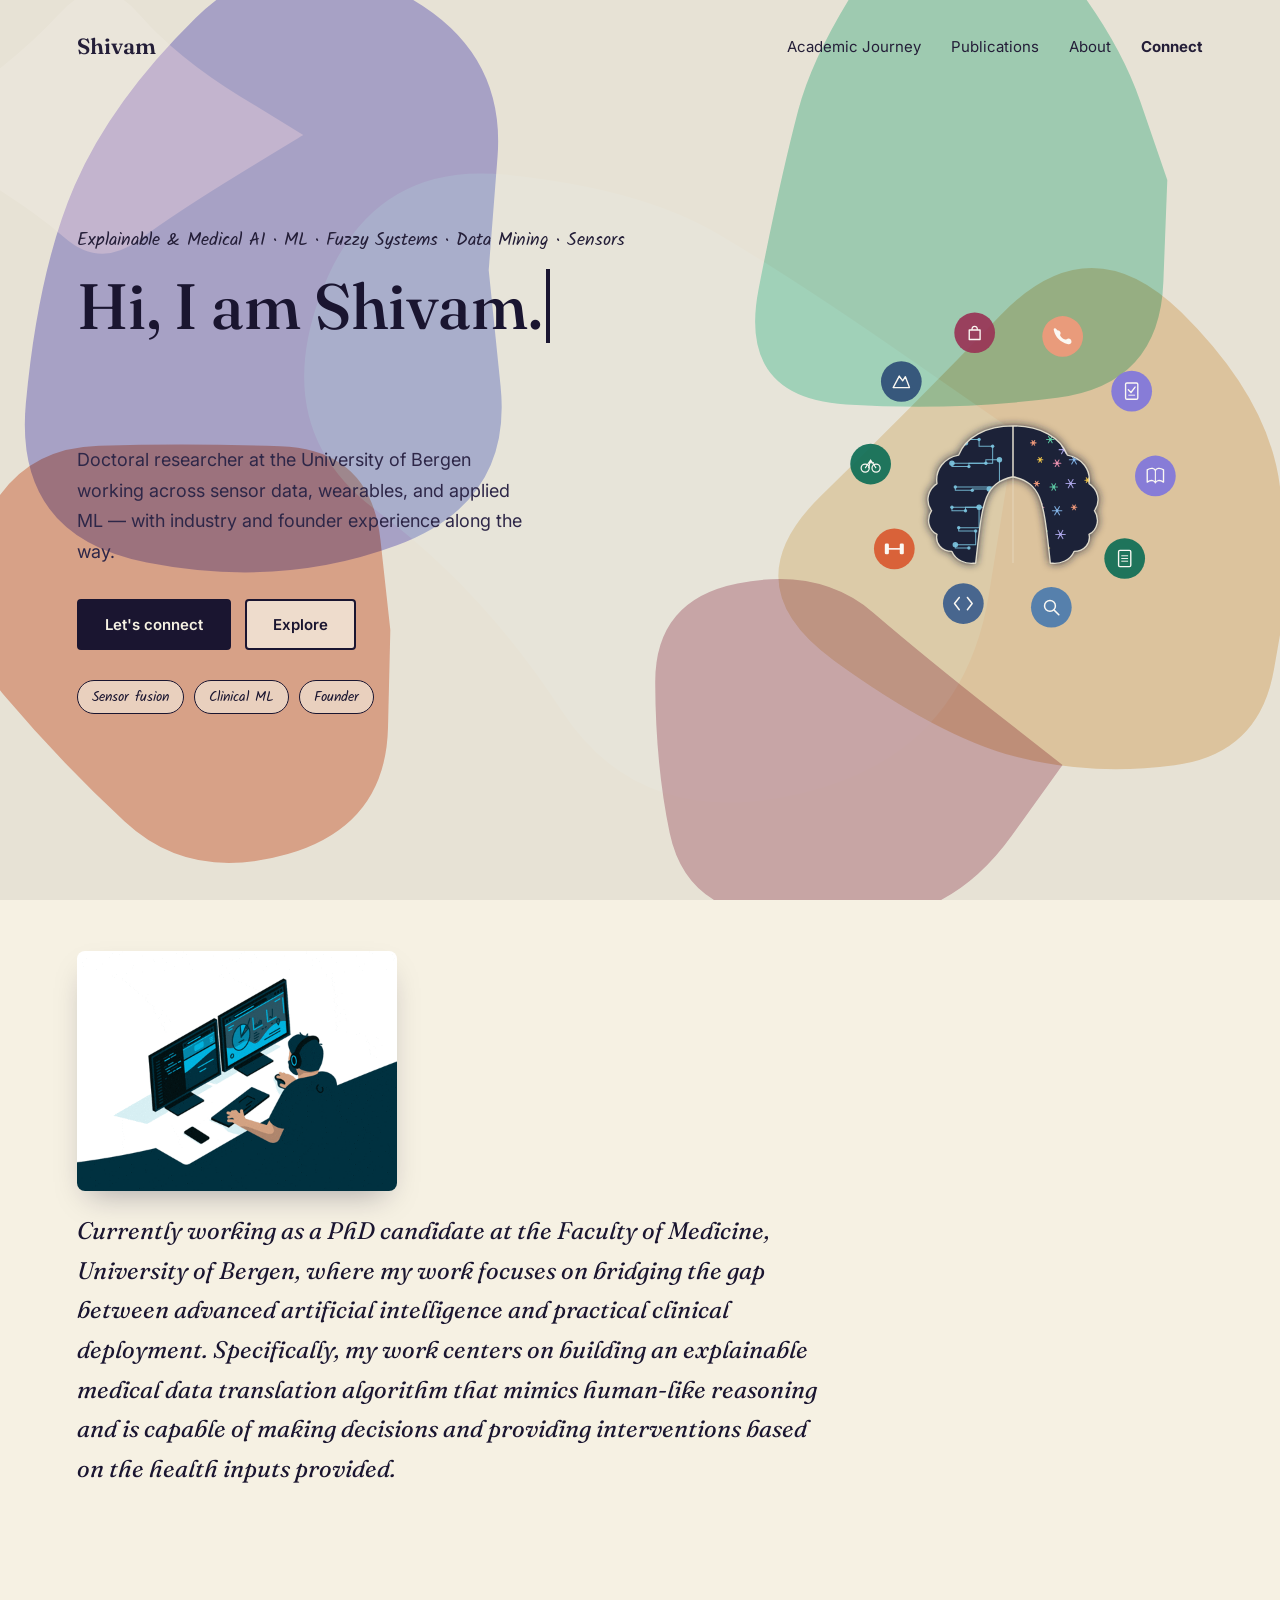
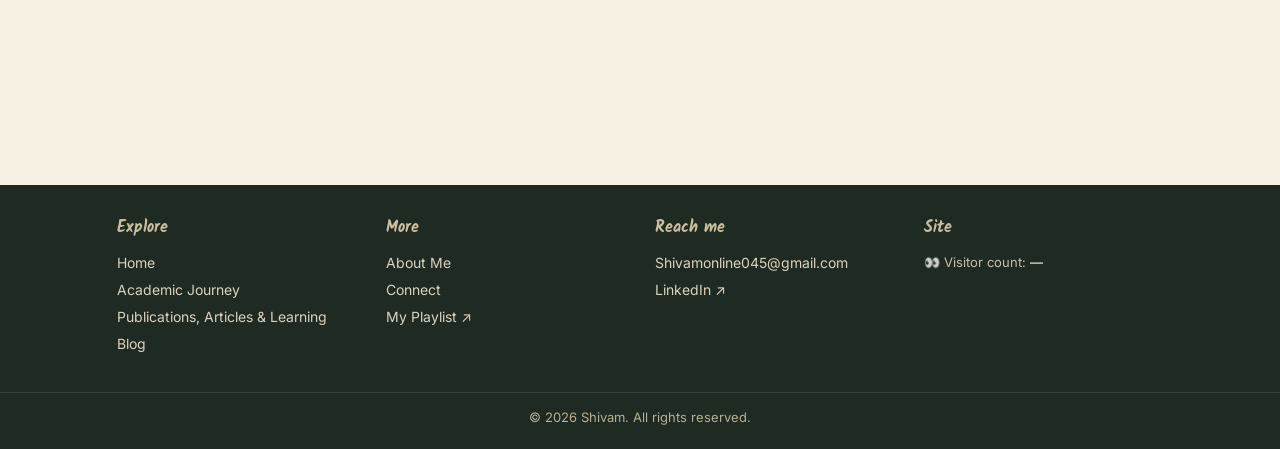
==== commit a6ef5388: "Upload files. This is a Updated personal Webpage." ====
--- a/index.html
+++ b/index.html
@@ -1,268 +1,571 @@
 <!DOCTYPE html>
 <html lang="en">
-
 <head>
-    <meta charset="UTF-8">
-    <meta http-equiv="X-UA-Compatible" content="IE=edge">
-    <meta name="viewport" content="width=device-width, initial-scale=1.0">
-    <title>Shivam Pandey | शिवम पांडे</title>
-    <link rel="stylesheet" href="styles.css">
-    <script src="https://kit.fontawesome.com/f78356d80e.js" crossorigin="anonymous"></script>
+<meta charset="UTF-8">
+<meta name="viewport" content="width=device-width, initial-scale=1.0">
+<title>Abstract concept</title>
+<link href="https://fonts.googleapis.com/css2?family=Fraunces:ital,wght@0,500;0,600;1,500&family=Kalam:wght@400;700&family=Inter:wght@400;500;600&display=swap" rel="stylesheet">
+<style>
+  * { box-sizing: border-box; margin: 0; padding: 0; }
+
+  html, body { height: 100%; }
+
+  body {
+    font-family: 'Inter', sans-serif;
+    background: #F6F1E3;
+    min-height: 100vh;
+    position: relative;
+    overflow-x: hidden;
+  }
+
+  .canvas-bg {
+    position: fixed;
+    top: 0; left: 0;
+    width: 100%; height: 100%;
+    z-index: 0;
+  }
+
+  .grain {
+    position: fixed;
+    top: 0; left: 0;
+    width: 100%; height: 100%;
+    z-index: 1;
+    opacity: 0.06;
+    mix-blend-mode: multiply;
+    pointer-events: none;
+    background-image: url("data:image/svg+xml,%3Csvg%20xmlns%3D%22http%3A//www.w3.org/2000/svg%22%20width%3D%22200%22%20height%3D%22200%22%3E%3Cfilter%20id%3D%22n%22%3E%3CfeTurbulence%20type%3D%22fractalNoise%22%20baseFrequency%3D%220.9%22%20numOctaves%3D%222%22%20stitchTiles%3D%22stitch%22/%3E%3CfeColorMatrix%20type%3D%22matrix%22%20values%3D%220%200%200%200%200.55%20%200%200%200%200%200.45%20%200%200%200%200%200.3%20%200%200%200%200.05%200%22/%3E%3C/filter%3E%3Crect%20width%3D%22100%25%22%20height%3D%22100%25%22%20filter%3D%22url%28%2523n%29%22/%3E%3C/svg%3E");
+  }
+
+  .content {
+    position: relative;
+    z-index: 2;
+    min-height: 100vh;
+    display: flex;
+    flex-direction: column;
+  }
+
+  nav {
+    display: flex;
+    justify-content: space-between;
+    align-items: center;
+    padding: 32px 6vw;
+    max-width: 1600px;
+    margin: 0 auto;
+    width: 100%;
+    box-sizing: border-box;
+  }
+  .name {
+    font-family: 'Fraunces', serif;
+    font-size: 22px;
+    font-weight: 600;
+    color: #241E38;
+    mix-blend-mode: multiply;
+  }
+  .links { display: flex; gap: 30px; font-size: 15px; }
+  .links a { color: #241E38; text-decoration: none; mix-blend-mode: multiply; }
+  .links a.connect { font-weight: 700; }
+
+  main {
+    flex: 1;
+    display: flex;
+    align-items: center;
+    justify-content: space-between;
+    gap: 40px;
+    padding: 0 6vw 4vw;
+    max-width: 1600px;
+    margin: 0 auto;
+    width: 100%;
+    box-sizing: border-box;
+    flex-wrap: wrap;
+  }
+
+  .textblock { max-width: 620px; flex: 1 1 480px; }
+
+  .hero-visual {
+    flex: 0 0 auto;
+    width: 380px;
+    max-width: 100%;
+  }
+  .hero-visual svg { width: 100%; height: auto; display: block; }
+
+  .eyebrow {
+    font-family: 'Kalam', cursive;
+    font-size: 18px;
+    color: #241E38;
+    margin-bottom: 14px;
+    mix-blend-mode: multiply;
+  }
+
+  h1 {
+    font-family: 'Fraunces', serif;
+    font-weight: 500;
+    font-size: clamp(38px, 5vw, 64px);
+    line-height: 1.15;
+    margin-bottom: 22px;
+    color: #1A1530;
+    mix-blend-mode: multiply;
+    min-height: 2.4em;
+  }
+
+  .cursor {
+    display: inline-block;
+    width: 4px;
+    background: #1A1530;
+    margin-left: 3px;
+    animation: blink 0.9s step-end infinite;
+  }
+  @keyframes blink { 50% { opacity: 0; } }
+
+  .sub {
+    font-size: 18px;
+    line-height: 1.7;
+    color: #2E2748;
+    max-width: 460px;
+    margin-bottom: 32px;
+    mix-blend-mode: multiply;
+  }
+
+  .ctas { display: flex; gap: 14px; flex-wrap: wrap; margin-bottom: 30px; }
+
+  button, a.primary, .explore-btn {
+    font-family: 'Inter', sans-serif;
+    font-weight: 600;
+    font-size: 15px;
+    padding: 14px 26px;
+    cursor: pointer;
+    border: 2px solid #1A1530;
+    background: rgba(246,241,227,0.75);
+    color: #1A1530;
+    border-radius: 4px;
+    backdrop-filter: blur(2px);
+    transition: transform 0.15s ease;
+    text-decoration: none;
+    display: inline-block;
+  }
+  button:hover, a.primary:hover, .explore-btn:hover { transform: translateY(-2px); }
+  a.primary { background: #1A1530; color: #F6F1E3; }
+
+  .explore-wrap { position: relative; display: inline-block; }
+  .explore-menu {
+    position: absolute;
+    top: calc(100% + 8px);
+    left: 0;
+    display: none;
+    flex-direction: column;
+    gap: 6px;
+    background: #FBF8F3;
+    border: 1.5px solid #1A1530;
+    border-radius: 6px;
+    padding: 8px;
+    min-width: 200px;
+    box-shadow: 0 14px 30px -10px rgba(26,21,48,0.35);
+    z-index: 10;
+  }
+  .explore-menu.show { display: flex; }
+  .explore-menu a {
+    font-family: 'Inter', sans-serif;
+    font-size: 14px;
+    font-weight: 500;
+    color: #1A1530;
+    text-decoration: none;
+    padding: 9px 12px;
+    border-radius: 4px;
+    transition: background 0.15s ease;
+  }
+  .explore-menu a:hover { background: rgba(26,21,48,0.08); }
+
+  .tags { display: flex; gap: 10px; flex-wrap: wrap; }
+  .tag {
+    font-family: 'Kalam', cursive;
+    font-size: 14px;
+    padding: 5px 14px;
+    border: 1.5px solid #1A1530;
+    border-radius: 30px;
+    color: #1A1530;
+    background: rgba(246,241,227,0.6);
+  }
+  .bio-gif {
+    display: block;
+    max-width: 320px;
+    width: 100%;
+    height: auto;
+    border-radius: 8px;
+    margin-bottom: 20px;
+    box-shadow: 0 14px 30px -12px rgba(26,21,48,0.35);
+  }
+  .bio-section {
+    position: relative;
+    z-index: 2;
+    padding: 4vw 6vw 6vw;
+    max-width: 1600px;
+    margin: 0 auto;
+    box-sizing: border-box;
+  }
+  .bio-section p {
+    font-family: 'Fraunces', serif;
+    font-style: italic;
+    font-size: clamp(19px, 2vw, 24px);
+    line-height: 1.65;
+    color: #1A1530;
+    mix-blend-mode: multiply;
+    max-width: 760px;
+  }
+/* Tablet / laptop: scale the hero visual down instead of letting it dominate */
+@media (max-width: 1100px) {
+  .hero-visual { width: 300px; }
+}
+
+@media (max-width: 860px) {
+  main { justify-content: center; }
+  .hero-visual { width: 240px; }
+}
+
+/* Phone: remove the brain animation entirely, per feedback that it was
+   shifting/misbehaving at narrow widths — not worth fighting at this size */
+@media (max-width: 700px) {
+  nav {
+    flex-wrap: wrap;
+    gap: 12px;
+    padding: 24px 6vw;
+  }
+  .links {
+    flex-wrap: wrap;
+    gap: 10px 18px;
+    font-size: 13.5px;
+  }
+  main {
+    padding: 0 6vw 8vw;
+    flex-direction: column;
+  }
+  .textblock { max-width: 100%; }
+  .bio-gif { max-width: 100%; }
+  .hero-visual { display: none; }
+}
+</style>
 </head>
-
 <body>
-    <div id="header">
-        <div class="container">
-            <nav>
-                <img src="media/logo2.png" class="logo">
-                <ul id="sidemenu">
-                    <li><a href="#header">Home</a></li>
-                    <li><a href="#about">About</a></li>
-                    <li><a href="#services">Services</a></li>
-                    <li><a href="#portfolio">Portfolio</a></li>
-                    <li><a href="#contact">Contact</a></li>
-                    <i class="fa-solid fa-square-xmark" onclick="closemenu()"></i>
-                </ul>
-                <i class="fa-solid fa-bars" onclick="openmenu()"></i>
-            </nav>
-            <div class="header-text">
-                <p>Doctoral Researcher</p>
-                <h1>Hi,This is <span>Shivam Pandey</span><br>from Lucknow, U.P, INDIA.</span><br>Currently, Living in Bergen,Norway.</h1>
-            </div>
+
+<svg class="canvas-bg" viewBox="0 0 1500 1000" preserveAspectRatio="xMidYMid slice" xmlns="http://www.w3.org/2000/svg">
+  <rect width="1500" height="1000" fill="#F6F1E3"/>
+  <path d="M 581.9,300.0 Q 581.9,300.0 595.1,429.2 Q 608.4,558.4 479.2,606.2 Q 350.0,654.1 202.0,625.0 Q 54.0,596.0 67.6,448.0 Q 81.3,300.0 121.8,206.2 Q 162.4,112.4 256.2,20.0 Q 350.0,-72.4 475.7,-11.9 Q 601.4,48.6 591.7,174.3 Z" fill="#7F77DD" opacity="0.55" style="mix-blend-mode:multiply"/>
+<path d="M 1335.9,200.0 Q 1335.9,200.0 1331.5,313.6 Q 1327.2,427.2 1213.6,442.0 Q 1100.0,456.9 979.0,449.4 Q 858.1,441.9 881.8,321.0 Q 905.5,200.0 925.7,122.9 Q 945.8,45.8 1022.9,-62.0 Q 1100.0,-169.9 1187.8,-72.7 Q 1275.5,24.5 1305.7,112.2 Z" fill="#5DCAA5" opacity="0.5" style="mix-blend-mode:multiply"/>
+<path d="M 472.6,700.0 Q 472.6,700.0 470.0,808.7 Q 467.4,917.4 358.7,949.0 Q 250.0,980.5 177.4,912.9 Q 104.8,845.2 43.4,772.6 Q -18.0,700.0 15.0,599.0 Q 48.1,498.1 149.0,495.2 Q 250.0,492.3 350.3,495.8 Q 450.6,499.4 461.6,599.7 Z" fill="#D85A30" opacity="0.45" style="mix-blend-mode:multiply"/>
+<path d="M 1470.8,650.0 Q 1470.8,650.0 1454.4,744.0 Q 1437.9,837.9 1344.0,850.2 Q 1250.0,862.5 1165.9,840.4 Q 1081.8,818.2 965.7,734.1 Q 849.6,650.0 950.9,551.1 Q 1052.2,452.2 1151.1,349.6 Q 1250.0,247.0 1351.5,347.0 Q 1453.0,447.0 1461.9,548.5 Z" fill="#E8B979" opacity="0.5" style="mix-blend-mode:multiply"/>
+<path d="M 1166.8,480.0 Q 1166.8,480.0 1137.8,659.4 Q 1108.8,838.8 929.4,881.4 Q 750.0,923.9 662.6,789.3 Q 575.2,654.8 457.4,567.4 Q 339.5,480.0 394.2,329.5 Q 449.0,179.0 599.5,194.0 Q 750.0,209.0 835.3,259.2 Q 920.7,309.3 1043.7,394.7 Z" fill="#0F6E56" opacity="0.4" style="mix-blend-mode:screen"/>
+<path d="M 1219.5,850.0 Q 1219.5,850.0 1163.2,928.4 Q 1106.8,1006.8 1028.4,1018.2 Q 950.0,1029.6 874.4,1015.4 Q 798.9,1001.1 783.0,925.6 Q 767.2,850.0 766.9,758.3 Q 766.6,666.6 858.3,648.3 Q 950.0,629.9 1009.2,680.7 Q 1068.5,731.5 1144.0,790.8 Z" fill="#993556" opacity="0.35" style="mix-blend-mode:multiply"/>
+<path d="M 375.8,150.0 Q 375.8,150.0 305.6,192.7 Q 235.5,235.5 192.7,267.0 Q 150.0,298.4 110.4,263.8 Q 70.8,229.2 3.1,189.6 Q -64.6,150.0 -1.3,106.0 Q 62.0,62.0 106.0,14.2 Q 150.0,-33.7 192.9,15.2 Q 235.8,64.2 305.8,107.1 Z" fill="#F0997B" opacity="0.4" style="mix-blend-mode:screen"/>
+
+</svg>
+
+<div class="grain"></div>
+
+<div class="content">
+  <nav>
+    <a href="index.html" style="text-decoration:none; color:inherit;"><span class="name">Shivam</span></a>
+    <div class="links">
+      <a href="journey.html">Academic Journey</a>
+      <a href="publications.html">Publications</a>
+      <a href="about.html">About</a>
+      <a href="connect.html" class="connect">Connect</a>
+    </div>
+  </nav>
+
+  <main>
+    <div class="textblock">
+      <p class="eyebrow">Explainable &amp; Medical AI · ML · Fuzzy Systems · Data Mining · Sensors</p>
+      <h1><span id="typewriter"></span><span class="cursor">&nbsp;</span></h1>
+      <p class="sub">Doctoral researcher at the University of Bergen working across sensor data, wearables, and applied ML — with industry and founder experience along the way.</p>
+      <div class="ctas">
+        <a class="primary" href="connect.html">Let's connect</a>
+        <div class="explore-wrap">
+          <button class="explore-btn" id="exploreBtn">Explore</button>
+          <div class="explore-menu" id="exploreMenu">
+            <a href="journey.html">Academic Journey</a>
+            <a href="publications.html">Publications</a>
+            <a href="blog.html">Blog</a>
+            <a href="about.html">About</a>
+          </div>
         </div>
-    </div>
+      </div>
+      <div class="tags">
+        <span class="tag">Sensor fusion</span>
+        <span class="tag">Clinical ML</span>
+        <span class="tag">Founder</span>
+      </div>
+    </div>
+
+    <div class="hero-visual">
+      <svg width="380" height="380" viewBox="0 0 560 560" role="img" aria-label="A brain with icons representing books, publications, research, code, gym, biking, hiking, shopping, calling, and managing tasks orbiting around it">
+        <defs>
+          <filter id="softGlow" x="-50%" y="-50%" width="200%" height="200%">
+            <feGaussianBlur stdDeviation="6" result="blur"/>
+            <feMerge>
+              <feMergeNode in="blur"/>
+              <feMergeNode in="SourceGraphic"/>
+            </feMerge>
+          </filter>
+          <clipPath id="leftHemi">
+            <path d="M 280,215 C 240,215 210,232 200,258 C 178,262 165,280 168,300 C 155,308 150,326 160,340 C 152,352 155,368 168,375 C 165,388 175,400 190,400 C 195,412 210,420 225,417 C 235,330 235,300 280,290 Z"/>
+          </clipPath>
+          <clipPath id="rightHemi">
+            <path d="M 280,215 C 320,215 350,232 360,258 C 382,262 395,280 392,300 C 405,308 410,326 400,340 C 408,352 405,368 392,375 C 395,388 385,400 370,400 C 365,412 350,420 335,417 C 325,330 325,300 280,290 Z"/>
+          </clipPath>
+        </defs>
+
+        <path d="M 280,215 C 240,215 210,232 200,258 C 178,262 165,280 168,300 C 155,308 150,326 160,340 C 152,352 155,368 168,375 C 165,388 175,400 190,400 C 195,412 210,420 225,417 C 235,330 235,300 280,290 Z
+                 M 280,215 C 320,215 350,232 360,258 C 382,262 395,280 392,300 C 405,308 410,326 400,340 C 408,352 405,368 392,375 C 395,388 385,400 370,400 C 365,412 350,420 335,417 C 325,330 325,300 280,290 Z"
+              fill="#1B2438" filter="url(#softGlow)"/>
+
+        <g id="leftCircuit" clip-path="url(#leftHemi)"></g>
+        <g id="rightSpark" clip-path="url(#rightHemi)"></g>
+
+        <path d="M 280,215 C 240,215 210,232 200,258 C 178,262 165,280 168,300 C 155,308 150,326 160,340 C 152,352 155,368 168,375 C 165,388 175,400 190,400 C 195,412 210,420 225,417 C 235,330 235,300 280,290 Z
+                 M 280,215 C 320,215 350,232 360,258 C 382,262 395,280 392,300 C 405,308 410,326 400,340 C 408,352 405,368 392,375 C 395,388 385,400 370,400 C 365,412 350,420 335,417 C 325,330 325,300 280,290 Z"
+              fill="none" stroke="#EFE9D8" stroke-width="2" stroke-linejoin="round" opacity="0.9"/>
+        <line x1="280" y1="215" x2="280" y2="417" stroke="#EFE9D8" stroke-width="1.5" opacity="0.5"/>
+
+        <g id="items"></g>
+      </svg>
+    </div>
+  </main>
 </div>
-<!-----------about---------->
-<div id="about">
-     <div class="container">
-          <div class="row">
-               <div class="about-col-1">
-                   <img src="media/about.png">
-               </div>
-              <div class="about-col-2">
-                   <h1 class="sub-title">About Me</h1>
-                   <p>Namaste/Hello/Hei visitor!
-                     I am Shivam Pandey, a highly motivated individual hailing from Lucknow, Uttar Pradesh,
-                     With a strong educational background and professional experience. As,the photo here is already 
-                     giving you hints of my relation with South Asian University(SAU).I have Completed my masters
-                     from SAU in june 2023. Currently, working at University of Bergen, faculty of medicine 
-                     as a doctoral researcher, doing a interdisciplinary research in Medicine and AI .I am thrilled to 
-                     provide you with an overview of my journey so far.🙂 </p>
-                   
-                   <div class="tab-titles">
-                        <p class="tab-links active-link" onclick="opentab('skills')">Skills</p>
-                        <p class="tab-links" onclick="opentab('experience')">Experience</p>
-                        <p class="tab-links" onclick="opentab('education')">Education</p>
-                   </div> 
-                    <div class= "tab-contents active-tab" id="skills">
-                      <ul>
-                         <li><span>Data Scientist</span><br> Hello, I'm Shivam, a seasoned Data Scientist with a passion for uncovering insights 
-                              from data and a track record of impactful research in the field of Data Science.
-                              Armed with a wealth of knowledge and practical expertise, I have worked with Amazon as Big data Engineer
-                              working upon their Seller-end query optimisation and completed various prestigious certifications 
-                              in Data Science from industry leaders Cisco and Microsoft, underscoring my commitment to 
-                              staying at the forefront of this rapidly evolving field. With a unique ability to translate
-                              complex data into actionable strategies, I bring a data-driven mindset to every project, driving 
-                              innovation and informed decision-making. My dedication to ongoing learning and my ability to bridge 
-                              the gap between theory and practice make me an invaluable asset in any data-centric endeavor.</li>
-                         <li><span>Skills</span><br>I posses good knowledge of programing skills , with excellent hands 
-                              on database programing like Sql etc.,Python ,C and C++.I am a intermediate in front-end skills. 
-                              I posses Good knowledge of Genrative Ai and NLP and completed various projects on the same.</li>
-                         <li><span>Academic Projects</span><br>Recently! during my masters I submitted thesis titled "Leveraging Rule 
-                              driven Techniques for the optimized Genration of Schedules" which is a novel Research work i carried out during my MSc.
-                              from South Asian University. Also, during my course on Deep Learning, i have done various Projects like for e.g. Built a GPT model  
-                              Completed projects on Textblob, Audio analysis, Image segmentation and  U-Net. Currently, I am working upon developing a knowledge based 
-                              AI model to be integrated into multimodal smart device platform for health monitoing of Older adults with Complex conditions.</li>
-                      </ul>
-                    </div>  
-                    <div class= "tab-contents" id="experience">
-                      <ul>
-                         <li><span>2025</span><br>Active in the feild of Research in AI, Predictive Ananlysis,Data Classification,
-                              machine learning, Deep Learning and fuzzy Systems. Also ,I am Open to colloaborations in relatable feilds.</li>
-                         <li><span>2024-25</span><br>Working at University of Bergen as a Doctoral Researcher.</li>
-                         <li><span>2024-25</span><br>Worked with Vallabhi Group and Blue-hill technology as Cheif Technology officer.</li>
-                         <li><span>02/2024-07/24</span><br>Worked with Amazon as Data Engineer.</li>
-                         <li><span>2023</span><br>Worked with learninguru LLp Pvt. Ltd. as technical officer.</li>
-                         <li><span>2022</span><br>Worked  with Cognizant Technology Solution On the Post of Service Engineer and Programmer Analyst.</li>
-                         <li><span>2021</span><br> Started our own  Bicycle D2C startup. In which I was responsible for company's web deployment,
-                              consumer service setup, social presence and marketing campaigns. </li>
-                      </ul>
-                    </div>  
-                    <div class= "tab-contents" id="education">
-                      <ul>
-                         <li><span>2025</span><br> Started PhD at University of Bergen,Norway.</li>
-                         <li><span>2023</span><br> Completed MSc. from South Asian University.</li>
-                         <li><span>2021</span><br> Completed Advance Diploma in Computer Application.</li>
-                         <li><span>2019</span><br> Completed BSc(honours) from Integral University.</li>
-                         <li><span>2016</span><br> Completed Intermediate.</li>
-                      </ul>
-                    </div> 
-               </div>
-          </div>
-     </div>
+
+<section class="bio-section">
+  <img src="assets/homepage-coding.gif" alt="Coding illustration" class="bio-gif">
+  <p>Currently working as a PhD candidate at the Faculty of Medicine, University of Bergen, where my work focuses on bridging the gap between advanced artificial intelligence and practical clinical deployment. Specifically, my work centers on building an explainable medical data translation algorithm that mimics human-like reasoning and is capable of making decisions and providing interventions based on the health inputs provided.</p>
+</section>
+
+<script>
+  (function () {
+    const NS = 'http://www.w3.org/2000/svg';
+    function el(tag, attrs) {
+      const e = document.createElementNS(NS, tag);
+      for (const k in attrs) e.setAttribute(k, attrs[k]);
+      return e;
+    }
+
+    const items = [
+      { label: 'Books', color: '#7F77DD', draw: iconBook },
+      { label: 'Publications', color: '#0F6E56', draw: iconDoc },
+      { label: 'Research', color: '#4A7BAE', draw: iconSearch },
+      { label: 'Code', color: '#3B5E8C', draw: iconCode },
+      { label: 'Gym', color: '#D85A30', draw: iconDumbbell },
+      { label: 'Biking', color: '#0F6E56', draw: iconBike },
+      { label: 'Hiking', color: '#2E4E77', draw: iconMountain },
+      { label: 'Shopping', color: '#993556', draw: iconBag },
+      { label: 'Calling someone', color: '#F0997B', draw: iconPhone },
+      { label: 'Managing things', color: '#7F77DD', draw: iconCheck }
+    ];
+
+    function iconBook(g, c) {
+      g.appendChild(el('path', { d: `M -12,-9 C -6,-13 -1,-11 0,-8 C 1,-11 6,-13 12,-9 L 12,9 C 6,5 1,7 0,10 C -1,7 -6,5 -12,9 Z`, fill: 'none', stroke: c, 'stroke-width': 2, 'stroke-linejoin': 'round' }));
+      g.appendChild(el('line', { x1: 0, y1: -7.5, x2: 0, y2: 9, stroke: c, 'stroke-width': 1.6 }));
+    }
+    function iconDoc(g, c) {
+      g.appendChild(el('rect', { x: -9, y: -12, width: 18, height: 24, rx: 2, fill: 'none', stroke: c, 'stroke-width': 2 }));
+      [-4, 0, 4].forEach(y => g.appendChild(el('line', { x1: -5, y1: y, x2: 5, y2: y, stroke: c, 'stroke-width': 1.4 })));
+    }
+    function iconSearch(g, c) {
+      g.appendChild(el('circle', { cx: -2, cy: -2, r: 8, fill: 'none', stroke: c, 'stroke-width': 2.2 }));
+      g.appendChild(el('line', { x1: 4, y1: 4, x2: 11, y2: 11, stroke: c, 'stroke-width': 2.4, 'stroke-linecap': 'round' }));
+    }
+    function iconCode(g, c) {
+      g.appendChild(el('path', { d: 'M -6,-9 L -13,0 L -6,9', fill: 'none', stroke: c, 'stroke-width': 2.2, 'stroke-linecap': 'round', 'stroke-linejoin': 'round' }));
+      g.appendChild(el('path', { d: 'M 6,-9 L 13,0 L 6,9', fill: 'none', stroke: c, 'stroke-width': 2.2, 'stroke-linecap': 'round', 'stroke-linejoin': 'round' }));
+    }
+    function iconDumbbell(g, c) {
+      g.appendChild(el('line', { x1: -10, y1: 0, x2: 10, y2: 0, stroke: c, 'stroke-width': 2.4 }));
+      [-11, 11].forEach(x => {
+        g.appendChild(el('rect', { x: x - 3, y: -8, width: 6, height: 16, rx: 2, fill: c }));
+      });
+    }
+    function iconBike(g, c) {
+      g.appendChild(el('circle', { cx: -8, cy: 6, r: 6, fill: 'none', stroke: c, 'stroke-width': 1.8 }));
+      g.appendChild(el('circle', { cx: 8, cy: 6, r: 6, fill: 'none', stroke: c, 'stroke-width': 1.8 }));
+      g.appendChild(el('path', { d: 'M -8,6 L 0,-6 L 8,6 M 0,-6 L -3,6 M -3,-2 L 5,-2', fill: 'none', stroke: c, 'stroke-width': 1.6, 'stroke-linejoin': 'round' }));
+    }
+    function iconMountain(g, c) {
+      g.appendChild(el('path', { d: 'M -12,9 L -3,-8 L 2,-1 L 6,-7 L 12,9 Z', fill: 'none', stroke: c, 'stroke-width': 2, 'stroke-linejoin': 'round' }));
+      g.appendChild(el('path', { d: 'M -5,-4 L -3,-8 L -1,-4', fill: 'none', stroke: c, 'stroke-width': 1.4 }));
+    }
+    function iconBag(g, c) {
+      g.appendChild(el('path', { d: 'M -8,-4 L -8,10 L 8,10 L 8,-4 Z', fill: 'none', stroke: c, 'stroke-width': 2, 'stroke-linejoin': 'round' }));
+      g.appendChild(el('path', { d: 'M -4,-4 C -4,-11 4,-11 4,-4', fill: 'none', stroke: c, 'stroke-width': 1.8 }));
+    }
+    function iconPhone(g, c) {
+      g.appendChild(el('path', { d: 'M -8,-9 C -3,-9 -2,-4 -4,-2 C -2,2 2,6 6,4 C 8,2 13,3 13,8 C 13,11 10,12 7,11 C -3,9 -11,1 -13,-9 C -14,-12 -11,-14 -8,-9 Z', fill: c }));
+    }
+    function iconCheck(g, c) {
+      g.appendChild(el('rect', { x: -9, y: -12, width: 18, height: 24, rx: 2, fill: 'none', stroke: c, 'stroke-width': 2 }));
+      g.appendChild(el('path', { d: 'M -5,-2 L -1,2 L 5,-6', fill: 'none', stroke: c, 'stroke-width': 2, 'stroke-linecap': 'round', 'stroke-linejoin': 'round' }));
+      g.appendChild(el('line', { x1: -5, y1: 6, x2: 5, y2: 6, stroke: c, 'stroke-width': 1.4 }));
+    }
+
+    const leftG = document.getElementById('leftCircuit');
+    const circuitColor = '#7EC8E3';
+    const circuitNodes = [
+      [210,240],[230,235],[250,245],[190,270],[215,275],[240,270],[260,265],
+      [195,305],[220,310],[245,308],[190,335],[210,340],[230,335],
+      [200,365],[225,370],[195,390],[215,395]
+    ];
+    circuitNodes.forEach((p, i) => {
+      if (i > 0) {
+        const prev = circuitNodes[i - 1];
+        leftG.appendChild(el('path', {
+          d: `M ${prev[0]},${prev[1]} L ${prev[0]},${p[1]} L ${p[0]},${p[1]}`,
+          fill: 'none', stroke: circuitColor, 'stroke-width': 1.5, opacity: 0.85
+        }));
+      }
+      leftG.appendChild(el('circle', { cx: p[0], cy: p[1], r: i % 3 === 0 ? 4 : 2.5, fill: circuitColor, opacity: 0.9 }));
+    });
+
+    const rightG = document.getElementById('rightSpark');
+    const sparkColors = ['#F0997B', '#5DCAA5', '#AFA9EC', '#F0C64B', '#ED93B1', '#85B7EB'];
+    const sparkPoints = [
+      [310,240],[335,235],[355,250],[320,265],[345,270],[370,265],
+      [315,300],[340,305],[365,300],[390,295],[320,335],[345,340],[370,335],
+      [325,370],[350,375],[330,395]
+    ];
+    sparkPoints.forEach((p, i) => {
+      const color = sparkColors[i % sparkColors.length];
+      const r = 4 + (i % 3) * 1.5;
+      for (let a = 0; a < 6; a++) {
+        const angle = (Math.PI / 3) * a;
+        rightG.appendChild(el('line', {
+          x1: p[0], y1: p[1],
+          x2: p[0] + Math.cos(angle) * r, y2: p[1] + Math.sin(angle) * r,
+          stroke: color, 'stroke-width': 1.6, 'stroke-linecap': 'round', opacity: 0.9
+        }));
+      }
+      rightG.appendChild(el('circle', { cx: p[0], cy: p[1], r: 2, fill: color }));
+    });
+
+    const itemsG = document.getElementById('items');
+    const cx = 280, cy = 280, radius = 210, badgeR = 30;
+    const nodes = items.map((item, i) => {
+      const angle0 = (Math.PI * 2 / items.length) * i;
+      const group = el('g', {});
+      const badge = el('circle', { r: badgeR, fill: item.color, opacity: 0.92 });
+      group.appendChild(badge);
+      const iconG = el('g', {});
+      item.draw(iconG, '#FBF8F3');
+      group.appendChild(iconG);
+      const title = el('title', {});
+      title.textContent = item.label;
+      group.appendChild(title);
+      itemsG.appendChild(group);
+      return { angle0, group };
+    });
+
+    let t = 0;
+    function frame() {
+      t += 0.0011;
+      nodes.forEach(n => {
+        const a = n.angle0 + t;
+        const x = cx + radius * Math.cos(a);
+        const y = cy + radius * Math.sin(a);
+        n.group.setAttribute('transform', `translate(${x},${y})`);
+      });
+      requestAnimationFrame(frame);
+    }
+    frame();
+  })();
+</script>
+
+<script>
+  const lines = [
+    "Hi, I am Shivam.",
+    "नमस्ते, मैं शिवम हूँ।,आप कैसे हैं? ",
+    "Hei, jeg er Shivam.",
+    "Hola, soy Shivam.",
+    "Bonjour, je suis Shivam.",
+  ];
+  const tw = document.getElementById('typewriter');
+  let lineIdx = 0, charIdx = 0, deleting = false;
+
+  function typeLoop() {
+    const current = lines[lineIdx];
+    if (!deleting) {
+      charIdx++;
+      tw.textContent = current.slice(0, charIdx);
+      if (charIdx === current.length) {
+        deleting = true;
+        setTimeout(typeLoop, 1800);
+        return;
+      }
+      setTimeout(typeLoop, 45);
+    } else {
+      charIdx--;
+      tw.textContent = current.slice(0, charIdx);
+      if (charIdx === 0) {
+        deleting = false;
+        lineIdx = (lineIdx + 1) % lines.length;
+        setTimeout(typeLoop, 400);
+        return;
+      }
+      setTimeout(typeLoop, 25);
+    }
+  }
+  typeLoop();
+
+  const exploreBtn = document.getElementById('exploreBtn');
+  const exploreMenu = document.getElementById('exploreMenu');
+  if (exploreBtn && exploreMenu) {
+    exploreBtn.addEventListener('click', (e) => {
+      e.stopPropagation();
+      exploreMenu.classList.toggle('show');
+    });
+    document.addEventListener('click', (e) => {
+      if (!exploreMenu.contains(e.target) && e.target !== exploreBtn) {
+        exploreMenu.classList.remove('show');
+      }
+    });
+  }
+</script>
+
+
+<!-- ============ SHARED FOOTER ============ -->
+<link rel="stylesheet" href="footer.css">
+
+<div class="walk-zone">
+  <div class="footer-interactive-container" id="footerCharacter">
+    <div class="footer-speech-bubble" id="footerSpeechBubble">Bye! See you soon 👋</div>
+    <img src="assets/e69b8a8511e8.webp" alt="Shivam and Broonie walking">
+  </div>
 </div>
-<!-----------------services----------------------->
-<div id="services">
-    <div class="container">
-        <h1 class="sub-title">My Services</h1>
-        <div class="services-list">
-              <div>
-                <i class="fa-solid fa-database"></i>
-                 <h2>Data Scientist</h2>
-                 <p>I provide freelance service as a
-                    Data Scientist and Analyst.</p> 
-                 <a href="#contact">Learn more</a>
-              </div>
-              <div>
-                <i class="fa-solid fa-magnifying-glass-chart"></i>
-                <h2>Global HR solution and Marketing</h2>
-                <p>I have founded a HR company in late 2024 
-                    focussing towards virtual hiring 
-                    and providing solutions for 
-                   software needs as well as planning  
-                   Market campaigns for launching Products.</p>
-                <a href="#contact">Learn more</a>
-             </div>
-             <div>
-                <i class="fa-solid fa-handshake"></i>
-                <h2>Research colloaborations on Data Mining,Fuzzy ML and Ai. </h2>
-                <p> I am up for Research roles in feild
-                    of Data Mining, Explainable and  
-                   Responsible Ai and other similar feilds.</p>
-                <a href="#contact">Learn more</a>
-             </div>
-        </div>
-    </div>
-</div>
-<!-------------------portfolio--------------------->
-<div id="portfolio">
-    <div class="container">
-        <h1 class="sub-title">List of works</h1>
-        <div class="work-list">
-            <div class="work">
-                <img src="media/image1.png">
-                <div class="layer">
-                    <h3>Social Service</h3>
-                    <p>I own a NGO that I started During 
-                       covid Era to help people in Obtaining
-                       benifits of various govt. Schemes and 
-                       provided free Online-OPD Services using 
-                       the Portal. </p>
-                    <a href="#contact"><i class="fa-solid fa-link"></i></a>
-                </div>
-            </div>
-            <div class="work">
-                <img src="media/image2.png">
-                <div class="layer">
-                    <h3>Research Publication</h3>
-                    <p>I did various Research works some of which  
-                       are in Communicated Phase right now, Once gets 
-                       gets published it will be made available here.</p>
-                    <a href="https://www.researchgate.net/profile/Shivam-Pandey-75/research"><i class="fa-brands fa-researchgate"></i></a>
-                </div>
-            </div>
-            <div class="work">
-                <img src="media/image3.png">
-                <div class="layer">
-                    <h3>Startup</h3>
-                    <p> During Covid with the Increase in the Demand of 
-                        cycle,I co-founded a Bi-Cycle
-                        Start-up named GT-XBlaze.It was indeed a successfully 
-                        startup.Continuing my journey i have started 3 new companies 
-                        in year 2024.</p>
-                    <a href="#Contact"><i class="fa-solid fa-link"></i></a>
-                </div>
-            </div>
-        </div>
-        <a href="#contact" class="btn">For more info. let's connect.</a>
-    </div>
-</div>
-<!-------------------contact-------------->
-<div id="contact">
-    <div class="container">
-        <div class="row">
-            <div class.contact-left>
-                <h1 class="sub-title">Contact Me</h1>
-                <p><i class="fa-solid fa-paper-plane "></i> 6shivam98@gmail.com</p>
-                <div class="social-icons">
-                    <a href="https://www.linkedin.com/in/shivam-pandey77/"><i class="fa-brands fa-linkedin"></i></a>
-                    <a href="https://www.instagram.com/polymathpandey06_/"><i class="fa-brands fa-square-instagram"></i></a>
-                    <a href="https://github.com/Codster7SH"><i class="fa-brands fa-github"></i></a>
-                </div>
-                <a href="media/Shivam_Pandey.pdf" download="" class="btn btn2">Download CV</a>
-            </div>
-            <div class="contact-right">
-                <form name="submit-to-google-sheet">
-                    <input type="text"  Name="Name" placeholder="Your Name " required>
-                    <input type="text"  name="E-mail" placeholder="Your Email" required>
-                    <textarea name="Message" rows="5" placeholder="Your Message"></textarea>
-                    <button type="Submit" class="btn btn2">Submit</button>
-                </form>
-                <span id="msg"></span>
-            </div>
-        </div>
-    </div> 
-    <div class="hitcounter">
-        <a href="https://hits.sh/codster7sh.github.io/"><img alt="Hits" 
-        src="https://hits.sh/codster7sh.github.io.svg?view=today-total&label=
-        Visitor%20Counter&extraCount=20&color=f4f43b&labelColor=d30a0a&logo=%E0%A4%B6%E0%A4%BFVAM"/></a>
-    </div>
-    <div class="copyright">
-         <p>This is my first ever front end work.
-         So,any suggestion are highly appreciated.</p>
-         <p>Copyright © 2025 Shivam Pandey</p>
-    </div>
-</div>
-
-<script>
-
-    var tablinks = document.getElementsByClassName("tab-links");
-    var tabcontents = document.getElementsByClassName("tab-contents"); 
-
-    function opentab(tabname){
-        for(tablink of tablinks){
-            tablink.classList.remove("active-link");
-        }
-        for(tabcontent of tabcontents){
-            tabcontent.classList.remove("active-tab");
-        }
-        event.currentTarget.classList.add("active-link");
-        document.getElementById(tabname).classList.add("active-tab");
-    }
-
-</script>
-
-<script>
-    
-    var sidemenu = document.getElementById("sidemenu")
-  
-    function openmenu(){
-        sidemenu.style.right="0";
-    }
-    function closemenu(){
-        sidemenu.style.right="-200px";
-    }
-
-</script>
-<script>
-    const scriptURL = 'https://script.google.com/macros/s/AKfycbxbzgxpic4cQ6HrrpQ1Mk_5A1BQacj6eyekDhxAY-I77FgQ-5jVW0iDIlqfiCrXugjHZA/exec'
-    const form = document.forms['submit-to-google-sheet']
-    const msg = document.getElementById("msg")
-  
-    form.addEventListener('submit', e => {
-      e.preventDefault()
-      fetch(scriptURL, { method: 'POST', body: new FormData(form)})
-        .then(response =>{
-            msg.innerHTML = "Hey! The Message sent successfully."
-            setTimeout(function(){
-                msg.innerHTML=""
-            },5000)
-            form.reset()
-        })
-        .catch(error => console.error('Error!', error.message))
-    })
-  </script>
-<script src="//code.tidio.co/hgzqc3oud2mw4vx8xbrbeys4rakyblp4.js" async>
-</script>
+
+<footer class="site-footer">
+  <div class="footer-grid">
+    <div>
+      <h4>Explore</h4>
+      <a href="index.html" data-nav>Home</a>
+      <a href="journey.html" data-nav>Academic Journey</a>
+      <a href="publications.html" data-nav>Publications, Articles &amp; Learning</a>
+      <a href="blog.html" data-nav>Blog</a>
+    </div>
+    <div>
+      <h4>More</h4>
+      <a href="about.html" data-nav>About Me</a>
+      <a href="connect.html" data-nav>Connect</a>
+      <a href="https://www.youtube.com/watch?v=uSo2dagQ8EE" target="_blank" rel="noopener">My Playlist ↗</a>
+    </div>
+    <div>
+      <h4>Reach me</h4>
+      <a href="mailto:Shivamonline045@gmail.com">Shivamonline045@gmail.com</a>
+      <a href="https://no.linkedin.com/in/shivam-pandey679" target="_blank" rel="noopener">LinkedIn ↗</a>
+    </div>
+    <div>
+      <h4>Site</h4>
+      <p>👀 Visitor count: <strong id="visitorCount">…</strong></p>
+    </div>
+  </div>
+
+  <div class="footer-content">
+    <p>&copy; 2026 Shivam. All rights reserved.</p>
+  </div>
+</footer>
+
+<script src="footer.js"></script>
+
 </body>
 </html>
--- a/footer.css
+++ b/footer.css
@@ -0,0 +1,68 @@
+/* ============ SHARED FOOTER ============ */
+.walk-zone {
+  position: relative;
+  z-index: 2;
+  height: 220px;
+  overflow: hidden;
+}
+
+.footer-interactive-container {
+  position: absolute;
+  bottom: 0;
+  left: -391px;
+  width: 391px;
+  height: 214px;
+  cursor: pointer;
+  animation: walkLeftToRight 40s linear infinite;
+  z-index: 5;
+}
+
+@keyframes walkLeftToRight {
+  0%   { left: -391px; }
+  100% { left: 100%; }
+}
+
+.footer-interactive-container img { width: 100%; height: 100%; object-fit: contain; display: block; }
+
+.footer-speech-bubble {
+  position: absolute;
+  top: 6px; left: 50%;
+  transform: translateX(-50%);
+  background: #1F2A22; color: #EFE6D0;
+  padding: 5px 12px; border-radius: 14px 14px 14px 3px;
+  font-family: 'Kalam', cursive; font-weight: 700; font-size: 12.5px;
+  white-space: nowrap; opacity: 0; transition: opacity 0.25s ease; z-index: 6;
+}
+
+.site-footer {
+  position: relative;
+  z-index: 2;
+  background-color: #1F2A22;
+  color: #EFE6D0;
+  font-family: 'Inter', sans-serif;
+}
+
+.footer-grid {
+  display: grid;
+  grid-template-columns: repeat(4, 1fr);
+  gap: 30px;
+  padding: 30px 6vw 30px;
+  max-width: 1200px;
+  margin: 0 auto;
+}
+.footer-grid h4 { font-family: 'Kalam', cursive; font-size: 16px; margin-bottom: 14px; color: #C9BF9F; }
+.footer-grid a { display: block; color: #EFE6D0; text-decoration: none; font-size: 14px; margin-bottom: 10px; opacity: 0.9; }
+.footer-grid a:hover { opacity: 1; text-decoration: underline; }
+.footer-grid p { font-size: 13px; opacity: 0.8; }
+
+.footer-content {
+  text-align: center;
+  padding: 16px 6vw 24px;
+  font-size: 13px;
+  color: #B8AF94;
+  border-top: 1px solid rgba(239,230,208,0.12);
+}
+
+@media (max-width: 860px) {
+  .footer-grid { grid-template-columns: repeat(2, 1fr); }
+}
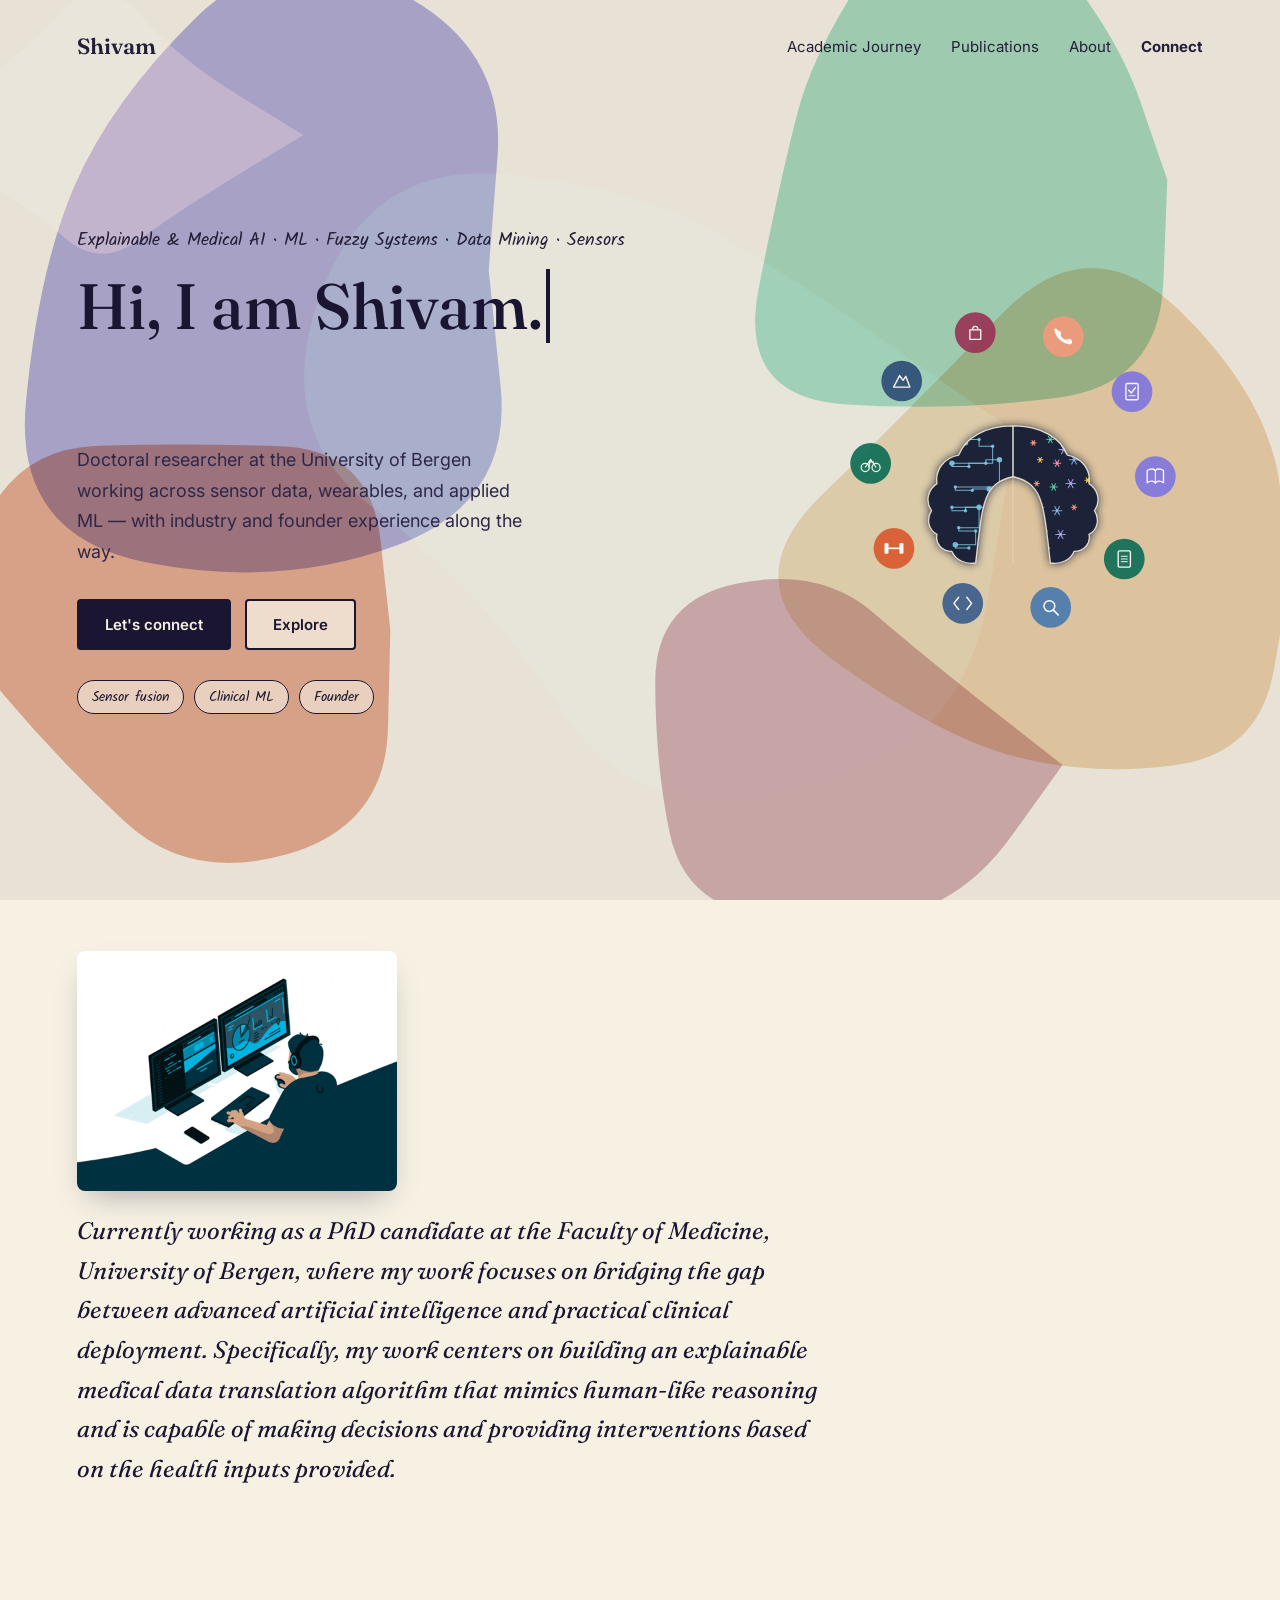
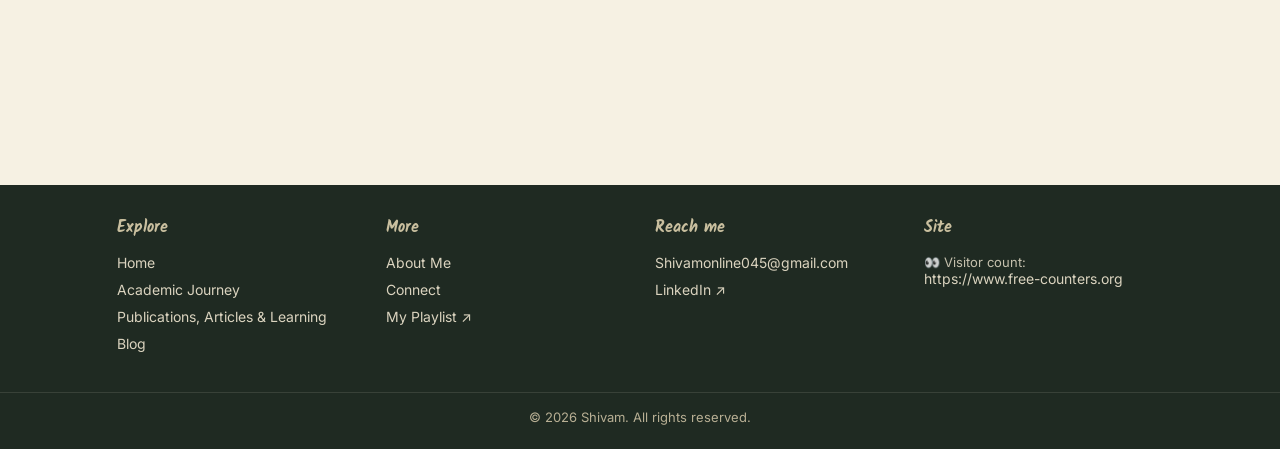
==== commit b45f8cbd: "Modify visitor count display and add counter scripts Updated visitor count section with a link to th" ====
--- a/index.html
+++ b/index.html
@@ -556,7 +556,10 @@
     </div>
     <div>
       <h4>Site</h4>
-      <p>👀 Visitor count: <strong id="visitorCount">…</strong></p>
+      <p>👀 Visitor count:</p>
+      <a href='https://www.free-counters.org/'>https://www.free-counters.org</a>
+       <script type='text/javascript' src='https://www.freevisitorcounters.com/auth.php?id=3a70867ed4bd4edbf13089a859921e3ac953b269'></script>
+       <script type="text/javascript" src="https://www.freevisitorcounters.com/en/home/counter/1617053/t/5"></script>
     </div>
   </div>
 
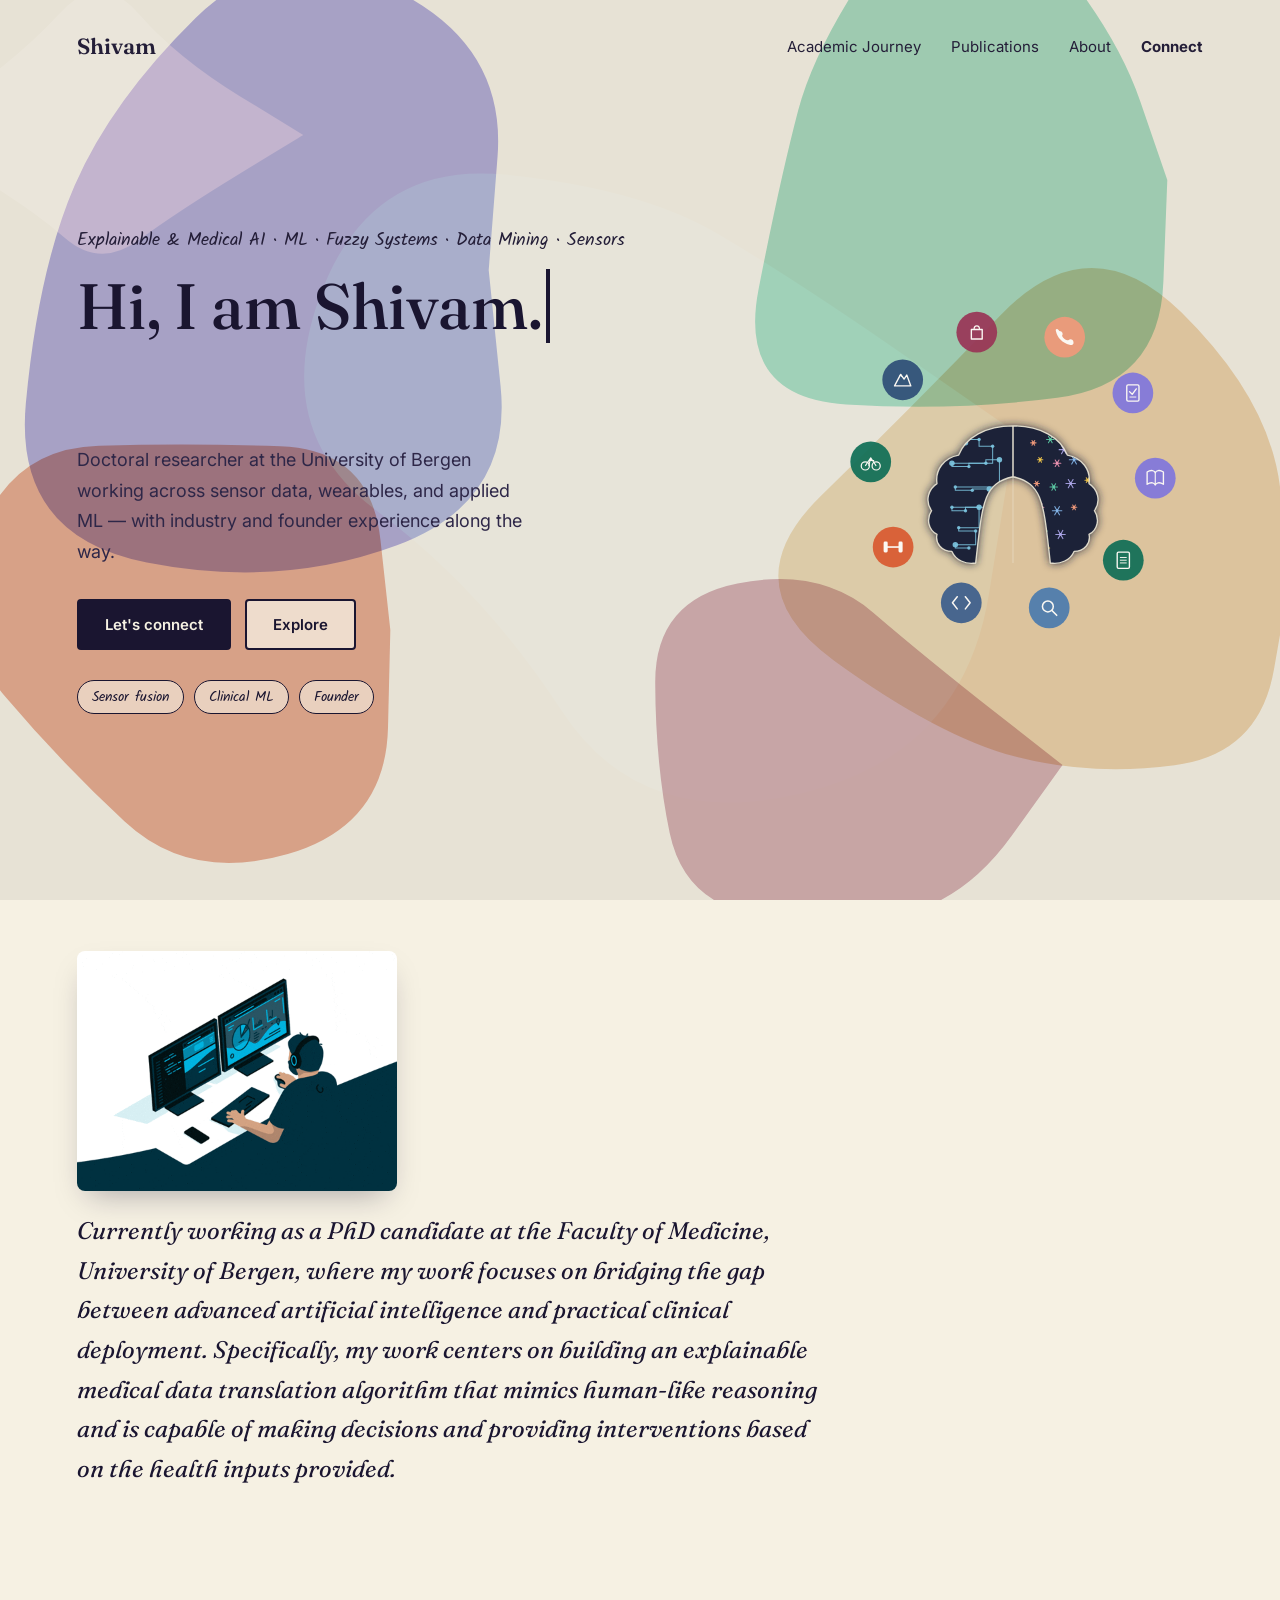
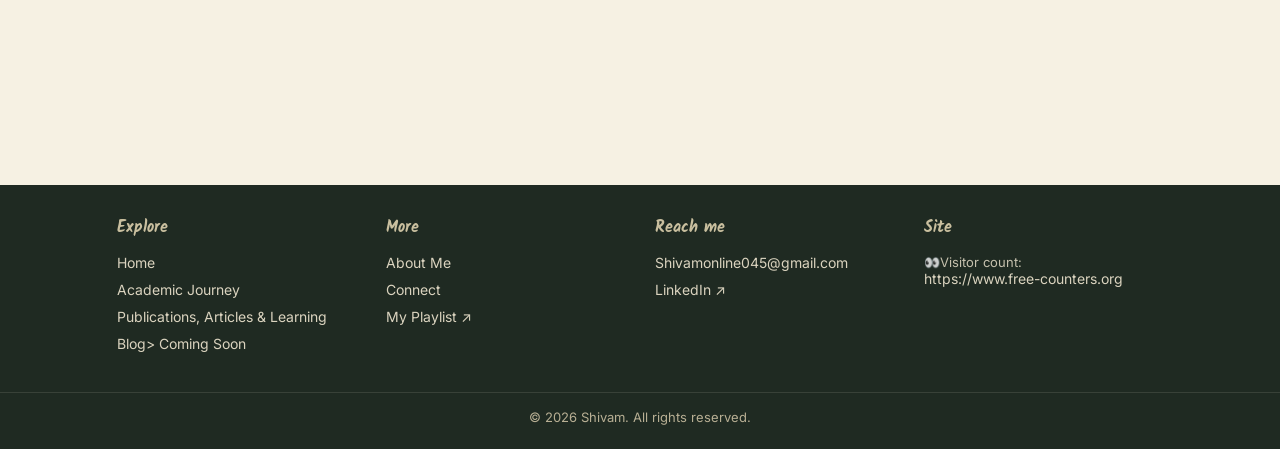
==== commit 7ca6e893: "Update title and blog link text in index.html" ====
--- a/index.html
+++ b/index.html
@@ -3,7 +3,7 @@
 <head>
 <meta charset="UTF-8">
 <meta name="viewport" content="width=device-width, initial-scale=1.0">
-<title>Abstract concept</title>
+<title>Hi, This is Shivam.</title>
 <link href="https://fonts.googleapis.com/css2?family=Fraunces:ital,wght@0,500;0,600;1,500&family=Kalam:wght@400;700&family=Inter:wght@400;500;600&display=swap" rel="stylesheet">
 <style>
   * { box-sizing: border-box; margin: 0; padding: 0; }
@@ -541,7 +541,7 @@
       <a href="index.html" data-nav>Home</a>
       <a href="journey.html" data-nav>Academic Journey</a>
       <a href="publications.html" data-nav>Publications, Articles &amp; Learning</a>
-      <a href="blog.html" data-nav>Blog</a>
+      <a href="blog.html" data-nav>Blog> Coming Soon</a>
     </div>
     <div>
       <h4>More</h4>
@@ -556,7 +556,7 @@
     </div>
     <div>
       <h4>Site</h4>
-      <p>👀 Visitor count:</p>
+      <p>👀Visitor count:</p>
       <a href='https://www.free-counters.org/'>https://www.free-counters.org</a>
        <script type='text/javascript' src='https://www.freevisitorcounters.com/auth.php?id=3a70867ed4bd4edbf13089a859921e3ac953b269'></script>
        <script type="text/javascript" src="https://www.freevisitorcounters.com/en/home/counter/1617053/t/5"></script>
